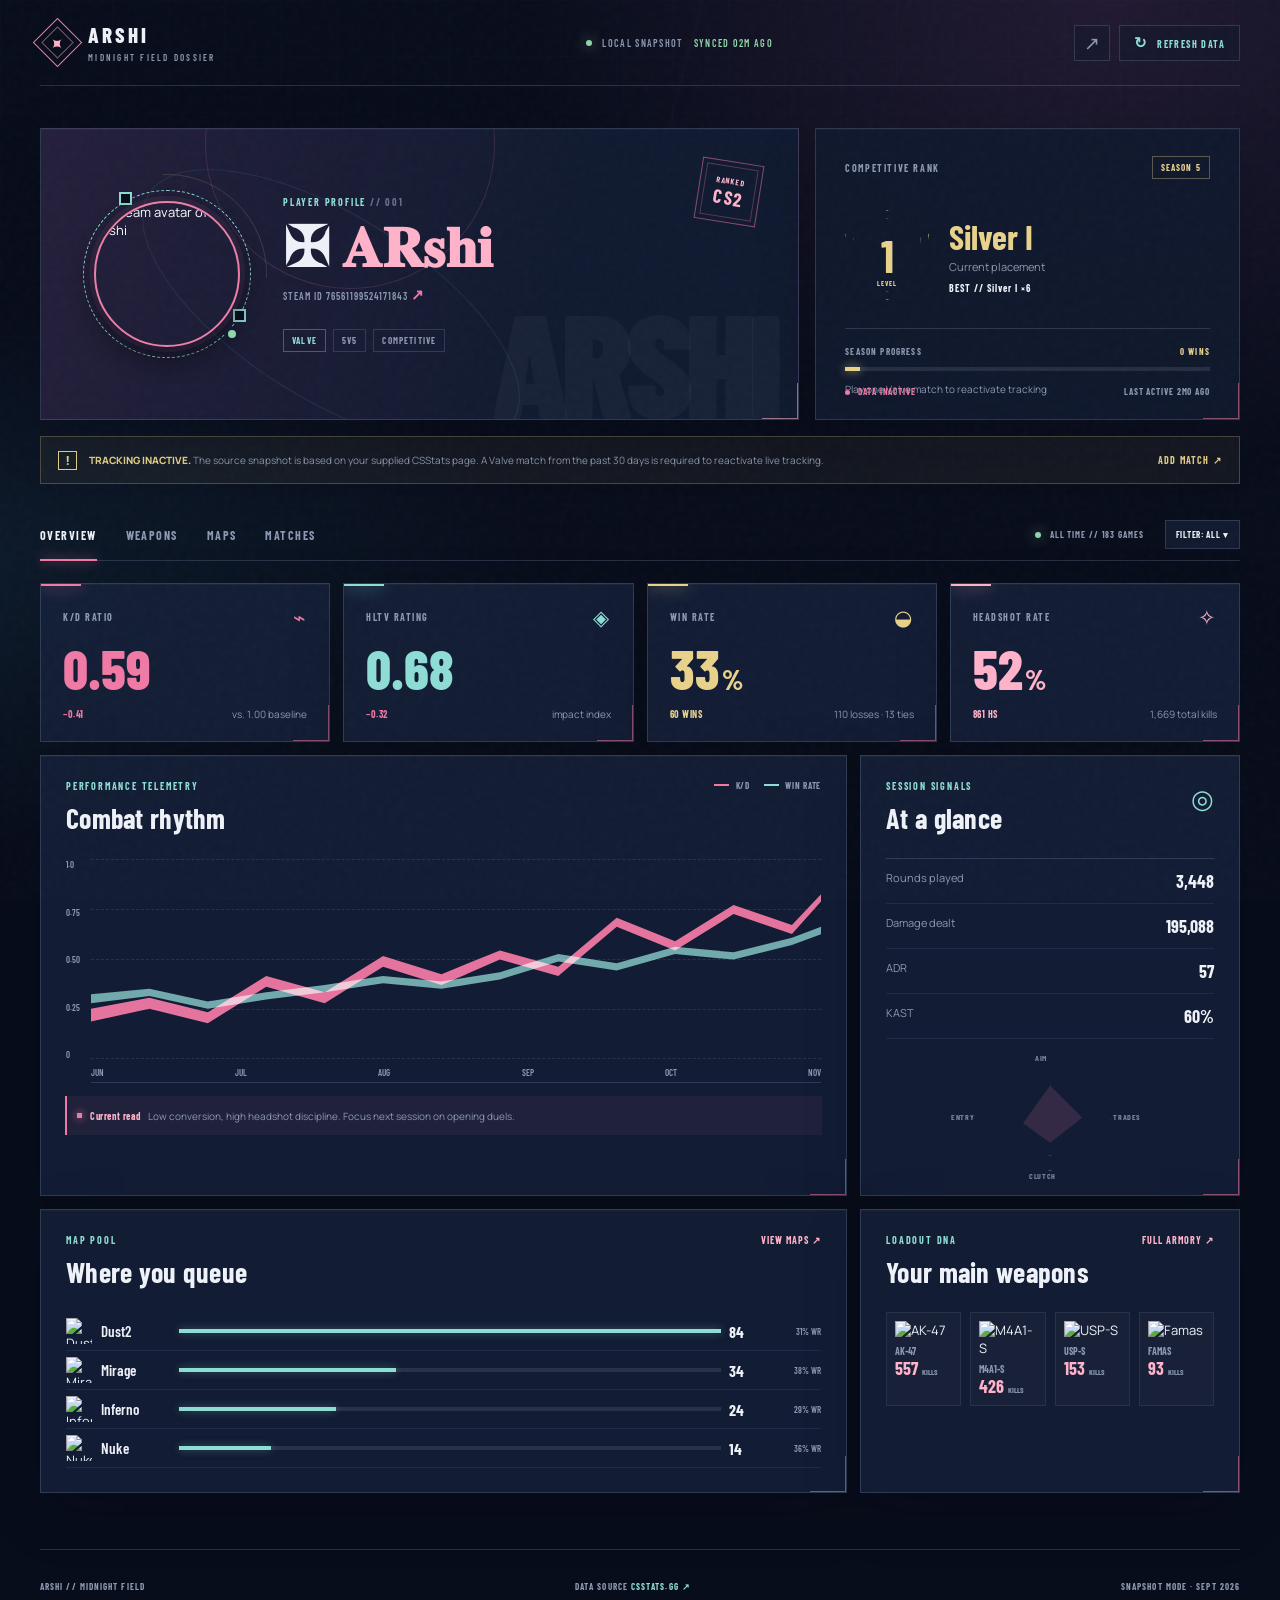
==== index.html @ 18453ca0 "Update 01 Initial Stage Nothing to say more" ====
<!doctype html>
<html lang="en">
  <head>
    <meta charset="UTF-8" />
    <meta name="viewport" content="width=device-width, initial-scale=1.0" />
    <meta name="description" content="Arshi's midnight anime-inspired CS2 performance dossier: combat rhythm, weapon signature, map territory, and match archive." />
    <meta name="theme-color" content="#080d1b" />
    <title>ARSHI // MIDNIGHT FIELD DOSSIER</title>
    <link rel="preconnect" href="https://fonts.googleapis.com" />
    <link rel="preconnect" href="https://fonts.gstatic.com" crossorigin />
    <link href="https://fonts.googleapis.com/css2?family=Barlow+Condensed:wght@400;500;600;700;800;900&family=Manrope:wght@400;500;600;700;800&display=swap" rel="stylesheet" />
    <link rel="stylesheet" href="styles.css" />
  </head>
  <body>
    <a class="skip-link" href="#dashboard-content">Skip to dashboard content</a>
    <div class="noise" aria-hidden="true"></div>
    <div class="page-shell">
      <header class="topbar">
        <a class="brand" href="#overview" aria-label="Arshi dashboard home">
          <span class="brand-mark">✦</span>
          <span><b>ARSHI</b><small>MIDNIGHT FIELD DOSSIER</small></span>
        </a>
        <div class="topbar-status"><i></i><span>LOCAL SNAPSHOT</span><b id="last-sync">SYNCED 02M AGO</b></div>
        <div class="topbar-actions">
          <a class="icon-button" href="https://csstats.gg/player/76561199524171843" target="_blank" rel="noreferrer" aria-label="Open source stats">↗</a>
          <button class="refresh-button" id="refresh-button" type="button"><span class="refresh-icon">↻</span> REFRESH DATA</button>
        </div>
      </header>

      <main id="dashboard-content">
        <section class="hero-grid" id="overview">
          <article class="profile-card panel">
            <div class="profile-orbit orbit-one"></div>
            <div class="profile-orbit orbit-two"></div>
            <div class="portrait-wrap">
              <div class="portrait-ring"></div>
              <img src="https://avatars.steamstatic.com/a861eeff5261636d6fc23597162c57e40326b61a_full.jpg" alt="Steam avatar of Arshi" class="portrait" />
              <span class="online-dot" title="Profile loaded"></span>
            </div>
            <div class="profile-copy">
              <p class="eyebrow">PLAYER PROFILE <span>// 001</span></p>
              <h1>✠ <strong>𝐀𝐑𝐬𝐡𝐢</strong></h1>
              <a class="steam-link" href="https://steamcommunity.com/profiles/76561199524171843" target="_blank" rel="noreferrer">STEAM ID 76561199524171843 <span>↗</span></a>
              <div class="profile-tags"><span>VALVE</span><span>5V5</span><span>COMPETITIVE</span></div>
            </div>
            <div class="profile-stamp"><span>RANKED</span><b>CS2</b></div>
          </article>

          <article class="rank-card panel">
            <div class="panel-heading"><span>COMPETITIVE RANK</span><span class="season-chip">SEASON 5</span></div>
            <div class="rank-stage">
              <div class="rank-symbol"><span>1</span><small>LEVEL</small></div>
              <div class="rank-copy"><b>Silver I</b><span>Current placement</span><em>BEST // Silver I ×6</em></div>
            </div>
            <div class="rank-meter"><div class="meter-label"><span>SEASON PROGRESS</span><b>0 WINS</b></div><div class="meter-track"><i></i></div><small>Play one Valve match to reactivate tracking</small></div>
            <div class="rank-footer"><span><i class="pulse"></i> DATA INACTIVE</span><span>LAST ACTIVE 2MO AGO</span></div>
          </article>
        </section>

        <div class="notice-bar"><span class="notice-icon">!</span><p><b>TRACKING INACTIVE.</b> The source snapshot is based on your supplied CSStats page. A Valve match from the past 30 days is required to reactivate live tracking.</p><a href="https://csstats.gg/getting-the-sharecode" target="_blank" rel="noreferrer">ADD MATCH ↗</a></div>

        <section class="command-strip" aria-label="Dashboard controls">
          <nav class="tabs" id="tabs">
            <button class="tab active" type="button" data-view="overview" aria-current="page">OVERVIEW</button>
            <button class="tab" type="button" data-view="weapons">WEAPONS</button>
            <button class="tab" type="button" data-view="maps">MAPS</button>
            <button class="tab" type="button" data-view="matches">MATCHES</button>
          </nav>
          <div class="view-controls"><span class="live-dot"></span><span id="view-label">ALL TIME // 183 GAMES</span><button class="filter-button" id="filter-button" type="button">FILTER: ALL ▾</button></div>
        </section>

        <section class="view view-overview active" data-panel="overview">
          <div class="metric-grid">
            <article class="metric-card panel accent-pink"><div class="metric-top"><span>K/D RATIO</span><span class="metric-glyph">⌁</span></div><strong>0.59</strong><div class="metric-bottom"><span class="delta negative">−0.41</span><span>vs. 1.00 baseline</span></div></article>
            <article class="metric-card panel accent-cyan"><div class="metric-top"><span>HLTV RATING</span><span class="metric-glyph">◈</span></div><strong>0.68</strong><div class="metric-bottom"><span class="delta negative">−0.32</span><span>impact index</span></div></article>
            <article class="metric-card panel accent-yellow"><div class="metric-top"><span>WIN RATE</span><span class="metric-glyph">◒</span></div><strong>33<small>%</small></strong><div class="metric-bottom"><span class="delta">60 WINS</span><span>110 losses · 13 ties</span></div></article>
            <article class="metric-card panel accent-violet"><div class="metric-top"><span>HEADSHOT RATE</span><span class="metric-glyph">✧</span></div><strong>52<small>%</small></strong><div class="metric-bottom"><span class="delta">861 HS</span><span>1,669 total kills</span></div></article>
          </div>

          <div class="content-grid">
            <article class="chart-card panel">
              <div class="card-heading"><div><p class="eyebrow">PERFORMANCE TELEMETRY</p><h2>Combat rhythm</h2></div><div class="chart-legend"><span><i class="legend-pink"></i> K/D</span><span><i class="legend-cyan"></i> WIN RATE</span></div></div>
              <div class="chart-area"><div class="chart-y"><span>1.0</span><span>0.75</span><span>0.50</span><span>0.25</span><span>0</span></div><div class="chart"><div class="chart-line line-kd"></div><div class="chart-line line-win"></div><div class="chart-grid-lines"><i></i><i></i><i></i><i></i><i></i></div><div class="chart-x"><span>JUN</span><span>JUL</span><span>AUG</span><span>SEP</span><span>OCT</span><span>NOV</span></div></div></div>
              <div class="chart-callout"><span class="callout-pin"></span><b>Current read</b><span>Low conversion, high headshot discipline. Focus next session on opening duels.</span></div>
            </article>
            <article class="quick-card panel"><div class="card-heading"><div><p class="eyebrow">SESSION SIGNALS</p><h2>At a glance</h2></div><span class="radar-icon">◎</span></div><div class="signal-list"><div><span>Rounds played</span><b>3,448</b></div><div><span>Damage dealt</span><b>195,088</b></div><div><span>ADR</span><b>57</b></div><div><span>KAST</span><b>60%</b></div></div><div class="mini-radar"><span class="radar-label r1">AIM</span><span class="radar-label r2">TRADES</span><span class="radar-label r3">CLUTCH</span><span class="radar-label r4">ENTRY</span><div class="radar-shape"></div></div></article>
          </div>

          <div class="lower-grid">
            <article class="map-preview panel"><div class="card-heading"><div><p class="eyebrow">MAP POOL</p><h2>Where you queue</h2></div><button class="text-button" type="button" data-view-target="maps">VIEW MAPS ↗</button></div><div class="map-list"><div class="map-row"><img src="https://static.csstats.gg/images/maps/icons/de_dust2_v2.png" alt="Dust2"/><span>Dust2</span><div class="bar"><i style="width:100%"></i></div><b>84</b><em>31% WR</em></div><div class="map-row"><img src="https://static.csstats.gg/images/maps/icons/cs2/de_mirage.png" alt="Mirage"/><span>Mirage</span><div class="bar"><i style="width:40%"></i></div><b>34</b><em>38% WR</em></div><div class="map-row"><img src="https://static.csstats.gg/images/maps/icons/cs2/de_inferno.png" alt="Inferno"/><span>Inferno</span><div class="bar"><i style="width:29%"></i></div><b>24</b><em>29% WR</em></div><div class="map-row"><img src="https://static.csstats.gg/images/maps/icons/cs2/de_nuke.png" alt="Nuke"/><span>Nuke</span><div class="bar"><i style="width:17%"></i></div><b>14</b><em>36% WR</em></div></div></article>
            <article class="weapon-preview panel"><div class="card-heading"><div><p class="eyebrow">LOADOUT DNA</p><h2>Your main weapons</h2></div><button class="text-button" type="button" data-view-target="weapons">FULL ARMORY ↗</button></div><div class="weapon-list"><div class="weapon-tile"><img src="https://static.csstats.gg/images/weapons/ak47_light.png" alt="AK-47"/><span>AK-47</span><b>557 <small>KILLS</small></b></div><div class="weapon-tile"><img src="https://static.csstats.gg/images/weapons/m4a1_silencer_light.png" alt="M4A1-S"/><span>M4A1-S</span><b>426 <small>KILLS</small></b></div><div class="weapon-tile"><img src="https://static.csstats.gg/images/weapons/usp_silencer_light.png" alt="USP-S"/><span>USP-S</span><b>153 <small>KILLS</small></b></div><div class="weapon-tile"><img src="https://static.csstats.gg/images/weapons/famas_light.png" alt="Famas"/><span>FAMAS</span><b>93 <small>KILLS</small></b></div></div></article>
          </div>
        </section>

        <section class="view" data-panel="weapons"><article class="table-card panel"><div class="card-heading"><div><p class="eyebrow">ARMORY ANALYSIS</p><h2>Weapon signature</h2></div><span class="table-note">SORTED BY KILLS</span></div><div class="weapon-table" id="weapon-table"></div></article></section>
        <section class="view" data-panel="maps"><article class="table-card panel"><div class="card-heading"><div><p class="eyebrow">MAP ANALYSIS</p><h2>Territory report</h2></div><span class="table-note">13 MAPS TRACKED</span></div><div class="map-table" id="map-table"></div></article></section>
        <section class="view" data-panel="matches"><article class="table-card panel"><div class="card-heading"><div><p class="eyebrow">MATCH ARCHIVE</p><h2>Recent encounters</h2></div><span class="table-note">LAST 10 GAMES</span></div><div class="matches-table" id="matches-table"></div></article></section>
      </main>

      <footer class="footer"><span>ARSHI // MIDNIGHT FIELD</span><span>DATA SOURCE <a href="https://csstats.gg/player/76561199524171843" target="_blank" rel="noreferrer">CSSTATS.GG ↗</a></span><span>SNAPSHOT MODE · SEPT 2026</span></footer>
    </div>
    <div class="toast" id="toast" role="status" aria-live="polite">Snapshot refreshed</div>
    <script src="script.js"></script>
  </body>
</html>
---- styles.css ----
:root {
  --ink: #080d1b;
  --ink-soft: #0d1426;
  --panel: #111a2e;
  --panel-raised: #17223b;
  --panel-wash: rgba(22, 34, 59, .78);
  --line: rgba(161, 181, 219, .2);
  --line-soft: rgba(161, 181, 219, .1);
  --paper: #eef2f8;
  --muted: #8d99b2;
  --muted-deep: #66738d;
  --sakura: #f07aa5;
  --sakura-soft: #ffb3ca;
  --aqua: #8eddd5;
  --gold: #e8d28b;
  --success: #91d5a8;
  --display: "Barlow Condensed", sans-serif;
  --body: "Manrope", sans-serif;
  --ease: cubic-bezier(.22, .8, .22, 1);
}

* { box-sizing: border-box; }
html { scroll-behavior: smooth; }
.skip-link { position: fixed; top: 12px; left: 12px; z-index: 30; padding: 10px 13px; color: var(--ink); background: var(--sakura-soft); font: 700 11px var(--display); letter-spacing: .08em; transform: translateY(-160%); transition: transform .2s var(--ease); }
.skip-link:focus { transform: translateY(0); }
body {
  min-width: 320px;
  margin: 0;
  overflow-x: hidden;
  color: var(--paper);
  background: var(--ink);
  font-family: var(--body);
  font-size: 13px;
}
button, a { font: inherit; }
button { color: inherit; }
a { color: inherit; text-decoration: none; }
button:focus-visible, a:focus-visible { outline: 2px solid var(--sakura-soft); outline-offset: 4px; }

body::before {
  content: "";
  position: fixed;
  z-index: -3;
  inset: 0;
  background:
    radial-gradient(ellipse at 86% 0%, rgba(86, 51, 97, .32), transparent 37%),
    radial-gradient(ellipse at -8% 64%, rgba(35, 87, 111, .2), transparent 33%),
    var(--ink);
  pointer-events: none;
}
body::after {
  content: "";
  position: fixed;
  z-index: -2;
  inset: 0;
  opacity: .42;
  background-image:
    linear-gradient(105deg, transparent 0 46%, rgba(255,255,255,.035) 46.1% 46.25%, transparent 46.4%),
    linear-gradient(165deg, transparent 0 69%, rgba(240,122,165,.035) 69.1% 69.3%, transparent 69.5%),
    linear-gradient(rgba(141,153,178,.055) 1px, transparent 1px),
    linear-gradient(90deg, rgba(141,153,178,.055) 1px, transparent 1px);
  background-size: auto, auto, 56px 56px, 56px 56px;
  mask-image: linear-gradient(to bottom, black 0, rgba(0,0,0,.65) 54%, transparent 100%);
  pointer-events: none;
}
.noise {
  position: fixed;
  z-index: 10;
  inset: 0;
  opacity: .035;
  pointer-events: none;
  background-image: url("data:image/svg+xml,%3Csvg viewBox='0 0 160 160' xmlns='http://www.w3.org/2000/svg'%3E%3Cfilter id='n'%3E%3CfeTurbulence type='fractalNoise' baseFrequency='.8' numOctaves='4' stitchTiles='stitch'/%3E%3C/filter%3E%3Crect width='100%25' height='100%25' filter='url(%23n)' opacity='.7'/%3E%3C/svg%3E");
}
.page-shell { width: min(1420px, calc(100% - 80px)); margin: 0 auto; }

.topbar {
  min-height: 86px;
  display: flex;
  align-items: center;
  justify-content: space-between;
  gap: 20px;
  border-bottom: 1px solid var(--line);
}
.brand { display: flex; align-items: center; gap: 13px; min-width: 245px; }
.brand-mark {
  position: relative;
  width: 35px;
  height: 35px;
  display: grid;
  place-items: center;
  color: var(--sakura-soft);
  border: 1px solid var(--sakura);
  font-size: 18px;
  transform: rotate(45deg);
}
.brand-mark::after { content: ""; position: absolute; inset: 5px; border: 1px solid rgba(255,179,202,.45); }
.brand-mark { text-shadow: -1px 0 var(--ink), 0 1px var(--ink); }
.brand-mark::first-letter { transform: rotate(-45deg); }
.brand b, .brand small { display: block; line-height: 1; }
.brand b { font: 800 21px var(--display); letter-spacing: .14em; }
.brand small { margin-top: 5px; color: var(--muted); font: 600 9px var(--display); letter-spacing: .25em; }
.topbar-status { display: flex; align-items: center; gap: 10px; color: var(--muted); font: 600 10px var(--display); letter-spacing: .13em; }
.topbar-status i, .live-dot { width: 6px; height: 6px; display: inline-block; border-radius: 50%; background: var(--success); box-shadow: 0 0 14px rgba(145,213,168,.75); }
.topbar-status b { color: var(--success); font-weight: 600; }
.topbar-actions { display: flex; align-items: center; gap: 9px; }
.icon-button, .refresh-button {
  height: 36px;
  border: 1px solid var(--line);
  background: rgba(17,26,46,.45);
  cursor: pointer;
  transition: border-color .25s var(--ease), background .25s var(--ease), color .25s var(--ease), transform .25s var(--ease);
}
.icon-button { width: 36px; display: grid; place-items: center; color: var(--muted); font-size: 19px; }
.refresh-button { padding: 0 14px; color: var(--aqua); font: 700 10px var(--display); letter-spacing: .14em; }
.icon-button:hover, .refresh-button:hover { border-color: var(--aqua); background: rgba(142,221,213,.08); transform: translateY(-2px); }
.icon-button:active, .refresh-button:active { transform: translateY(0) scale(.98); }
.refresh-icon { display: inline-block; margin-right: 5px; font-size: 15px; transition: transform .6s var(--ease); }
.refresh-button.is-refreshing .refresh-icon { transform: rotate(360deg); }
.refresh-button:disabled { cursor: wait; opacity: .65; }

main { padding: 42px 0 56px; }
.panel {
  position: relative;
  overflow: hidden;
  border: 1px solid var(--line);
  background: var(--panel-wash);
  box-shadow: 0 18px 55px rgba(3,8,20,.18), inset 0 1px 0 rgba(255,255,255,.035);
}
.panel::after {
  content: "";
  position: absolute;
  right: 0;
  bottom: 0;
  width: 35px;
  height: 35px;
  border-right: 1px solid rgba(240,122,165,.68);
  border-bottom: 1px solid rgba(240,122,165,.68);
  opacity: .8;
  pointer-events: none;
}
.hero-grid { display: grid; grid-template-columns: minmax(0, 1.43fr) minmax(360px, .8fr); gap: 16px; }
.profile-card {
  min-height: 290px;
  padding: 35px 42px;
  display: flex;
  align-items: center;
  gap: 32px;
  isolation: isolate;
  background:
    linear-gradient(104deg, rgba(38,31,60,.94), rgba(16,26,48,.88) 68%),
    var(--panel);
}
.profile-card::before {
  content: "ARSHI";
  position: absolute;
  right: 23px;
  bottom: -30px;
  color: rgba(255,255,255,.035);
  font: 900 148px var(--display);
  letter-spacing: -.06em;
  white-space: nowrap;
  z-index: -1;
}
.profile-card::after { border-color: rgba(255,179,202,.72); }
.profile-orbit { position: absolute; width: 290px; height: 290px; border: 1px solid rgba(240,122,165,.16); border-radius: 50%; top: -130px; left: 164px; transform: rotate(32deg); }
.orbit-two { width: 430px; height: 185px; top: 86px; left: 75px; border-color: rgba(142,221,213,.1); }
.portrait-wrap { position: relative; width: 168px; height: 168px; flex: 0 0 168px; }
.portrait-wrap::before { content: ""; position: absolute; inset: -16px; border: 1px solid rgba(232,210,139,.16); border-radius: 50%; clip-path: inset(0 0 48% 48%); }
.portrait { position: absolute; inset: 11px; width: 146px; height: 146px; object-fit: cover; border: 2px solid var(--sakura); border-radius: 50%; filter: saturate(.82) contrast(1.12); box-shadow: 0 0 0 5px rgba(240,122,165,.08), 0 12px 32px rgba(4,7,19,.5); }
.portrait-ring { position: absolute; inset: 0; border: 1px dashed var(--aqua); border-radius: 50%; animation: spin 26s linear infinite; }
.portrait-ring::before, .portrait-ring::after { content: ""; position: absolute; width: 9px; height: 9px; border: 2px solid var(--aqua); background: var(--ink); }
.portrait-ring::before { top: 1px; left: 35px; } .portrait-ring::after { right: 4px; bottom: 35px; }
.online-dot { position: absolute; right: 12px; bottom: 17px; width: 14px; height: 14px; border: 3px solid var(--panel); border-radius: 50%; background: var(--success); }
.eyebrow { margin: 0 0 12px; color: var(--aqua); font: 700 10px var(--display); letter-spacing: .18em; }
.eyebrow span { color: var(--muted-deep); }
.profile-copy { position: relative; z-index: 1; }
h1, h2 { margin: 0; font-family: var(--display); font-weight: 700; letter-spacing: .01em; }
h1 { font-size: clamp(43px, 4.4vw, 67px); line-height: .88; }
h1 strong { color: var(--sakura-soft); font-weight: 700; }
.steam-link { display: inline-block; margin-top: 15px; color: var(--muted); font: 600 10px var(--display); letter-spacing: .1em; transition: color .2s ease; }
.steam-link:hover { color: var(--aqua); } .steam-link span { color: var(--sakura); font-size: 15px; }
.profile-tags { display: flex; gap: 7px; margin-top: 25px; flex-wrap: wrap; }
.profile-tags span, .season-chip, .table-note { padding: 5px 8px; border: 1px solid var(--line); color: var(--muted); font: 700 9px var(--display); letter-spacing: .13em; }
.profile-tags span:first-child { color: var(--aqua); border-color: rgba(142,221,213,.35); }
.profile-stamp { position: absolute; right: 38px; top: 32px; width: 62px; height: 62px; display: grid; place-content: center; border: 1px solid rgba(240,122,165,.52); color: var(--sakura-soft); text-align: center; transform: rotate(9deg); }
.profile-stamp::after { content: ""; position: absolute; inset: 4px; border: 1px solid rgba(240,122,165,.3); }
.profile-stamp span, .profile-stamp b { position: relative; z-index: 1; font: 700 8px var(--display); letter-spacing: .1em; } .profile-stamp b { font-size: 19px; }

.rank-card { min-height: 290px; padding: 27px 29px 22px; background: rgba(17,26,46,.92); }
.panel-heading, .card-heading, .metric-top, .meter-label, .rank-footer { display: flex; justify-content: space-between; align-items: center; }
.panel-heading { color: var(--muted); font: 700 10px var(--display); letter-spacing: .16em; }
.season-chip { color: var(--gold); border-color: rgba(232,210,139,.35); }
.rank-stage { display: flex; align-items: center; gap: 20px; margin: 31px 0 28px; }
.rank-symbol { position: relative; width: 84px; height: 90px; display: grid; place-items: center; flex: 0 0 84px; color: var(--gold); border: 1px solid rgba(232,210,139,.58); clip-path: polygon(50% 0, 100% 27%, 87% 83%, 50% 100%, 13% 83%, 0 27%); }
.rank-symbol::after { content: ""; position: absolute; inset: 7px; border: 1px solid rgba(232,210,139,.3); clip-path: inherit; }
.rank-symbol span { position: relative; z-index: 1; font: 700 46px var(--display); line-height: .8; } .rank-symbol small { position: absolute; z-index: 1; bottom: 12px; font: 700 7px var(--display); letter-spacing: .13em; }
.rank-copy b, .rank-copy span, .rank-copy em { display: block; } .rank-copy b { color: var(--gold); font: 700 34px var(--display); } .rank-copy span { margin: 2px 0 8px; color: var(--muted); font-size: 11px; } .rank-copy em { color: var(--paper); font: 700 10px var(--display); letter-spacing: .1em; font-style: normal; }
.rank-meter { padding-top: 17px; border-top: 1px solid var(--line); } .meter-label { color: var(--muted); font: 700 9px var(--display); letter-spacing: .13em; } .meter-label b { color: var(--gold); }
.meter-track { height: 4px; margin: 10px 0 8px; background: #252e43; } .meter-track i { display: block; width: 4%; height: 100%; background: var(--gold); box-shadow: 0 0 10px rgba(232,210,139,.7); }
.rank-meter small { color: var(--muted); font-size: 10px; } .rank-footer { position: absolute; right: 29px; bottom: 22px; left: 29px; color: var(--muted); font: 700 9px var(--display); letter-spacing: .1em; } .rank-footer span:first-child { color: var(--sakura); }
.pulse { display: inline-block; width: 5px; height: 5px; margin-right: 5px; border-radius: 50%; background: var(--sakura); }

.notice-bar { min-height: 48px; margin: 16px 0 25px; padding: 0 17px; display: flex; align-items: center; gap: 12px; border: 1px solid rgba(232,210,139,.25); background: rgba(232,210,139,.055); color: var(--muted); }
.notice-icon { width: 19px; height: 19px; display: grid; place-items: center; flex: 0 0 19px; color: var(--gold); border: 1px solid var(--gold); font: 800 12px var(--display); } .notice-bar p { margin: 0; font-size: 10px; flex: 1; } .notice-bar p b { color: var(--gold); font-weight: 800; } .notice-bar a { color: var(--gold); font: 700 10px var(--display); letter-spacing: .12em; white-space: nowrap; transition: color .2s; } .notice-bar a:hover { color: var(--paper); }
.command-strip { min-height: 52px; display: flex; align-items: center; justify-content: space-between; border-bottom: 1px solid var(--line); }
.tabs { display: flex; align-self: stretch; gap: 29px; } .tab { position: relative; padding: 0; border: 0; background: none; color: var(--muted); cursor: pointer; font: 700 12px var(--display); letter-spacing: .12em; transition: color .2s ease; } .tab.active, .tab:hover { color: var(--paper); } .tab.active::after { content: ""; position: absolute; bottom: -1px; left: 0; width: 100%; height: 2px; background: var(--sakura); box-shadow: 0 0 12px rgba(240,122,165,.75); }
.view-controls { display: flex; align-items: center; gap: 9px; color: var(--muted); font: 700 9px var(--display); letter-spacing: .1em; } .filter-button { margin-left: 12px; padding: 8px 10px; border: 1px solid var(--line); background: var(--panel); color: var(--paper); cursor: pointer; font: 700 9px var(--display); letter-spacing: .08em; transition: border-color .2s ease, color .2s ease; } .filter-button:hover { border-color: var(--sakura); color: var(--sakura-soft); }
.view { display: none; padding-top: 22px; } .view.active { display: block; animation: view-in .4s var(--ease) both; }
.metric-grid { display: grid; grid-template-columns: repeat(4, 1fr); gap: 13px; } .metric-card { min-height: 151px; padding: 20px 22px; } .metric-card::before { content: ""; position: absolute; top: 0; left: 0; width: 40px; height: 2px; background: var(--accent); box-shadow: 0 0 16px var(--accent); } .accent-pink { --accent: var(--sakura); } .accent-cyan { --accent: var(--aqua); } .accent-yellow { --accent: var(--gold); } .accent-violet { --accent: var(--sakura-soft); }
.metric-top { color: var(--muted); font: 700 10px var(--display); letter-spacing: .15em; } .metric-glyph { color: var(--accent); font-size: 21px; font-weight: 400; } .metric-card > strong { display: block; margin-top: 16px; color: var(--accent); font: 800 55px/.8 var(--display); } .metric-card > strong small { margin-left: 2px; font-size: 28px; } .metric-bottom { display: flex; justify-content: space-between; align-items: baseline; margin-top: 17px; color: var(--muted); font-size: 10px; } .delta { color: var(--accent); font: 700 10px var(--display); letter-spacing: .05em; } .delta.negative { color: var(--sakura); }
.content-grid, .lower-grid { display: grid; grid-template-columns: minmax(0, 1.36fr) minmax(300px, .64fr); gap: 13px; margin-top: 13px; } .chart-card, .quick-card, .map-preview, .weapon-preview, .table-card { padding: 24px 25px; } h2 { font-size: 28px; line-height: 1; } .chart-legend { display: flex; gap: 14px; color: var(--muted); font: 700 9px var(--display); letter-spacing: .08em; } .chart-legend i { display: inline-block; width: 15px; height: 2px; margin: 0 4px 3px 0; } .legend-pink { background: var(--sakura); } .legend-cyan { background: var(--aqua); }
.chart-area { height: 224px; display: flex; gap: 11px; margin-top: 27px; } .chart-y { display: flex; flex-direction: column; justify-content: space-between; padding-bottom: 23px; color: var(--muted); font: 600 9px var(--display); } .chart { position: relative; flex: 1; overflow: hidden; border-bottom: 1px solid var(--line); } .chart-grid-lines { position: absolute; inset: 0 0 23px; display: flex; flex-direction: column; justify-content: space-between; } .chart-grid-lines i { display: block; border-top: 1px dashed rgba(141,153,178,.18); }
.chart-line { position: absolute; z-index: 1; inset: 11px 0 30px; clip-path: polygon(0 76%, 8% 70%, 16% 78%, 24% 58%, 32% 67%, 40% 47%, 48% 57%, 56% 44%, 64% 53%, 72% 26%, 80% 39%, 88% 19%, 96% 30%, 100% 13%, 100% 17%, 96% 35%, 88% 24%, 80% 44%, 72% 31%, 64% 58%, 56% 49%, 48% 63%, 40% 53%, 32% 73%, 24% 64%, 16% 84%, 8% 76%, 0 83%); } .line-kd { background: var(--sakura); opacity: .95; } .line-win { clip-path: polygon(0 68%, 8% 65%, 16% 72%, 24% 67%, 32% 63%, 40% 58%, 48% 61%, 56% 56%, 64% 46%, 72% 51%, 80% 42%, 88% 45%, 96% 37%, 100% 31%, 100% 35%, 96% 41%, 88% 49%, 80% 46%, 72% 55%, 64% 50%, 56% 60%, 48% 65%, 40% 62%, 32% 67%, 24% 71%, 16% 76%, 8% 69%, 0 73%); background: var(--aqua); opacity: .72; mix-blend-mode: screen; } .chart-x { position: absolute; right: 0; bottom: 4px; left: 0; display: flex; justify-content: space-between; color: var(--muted); font: 600 9px var(--display); }
.chart-callout { display: flex; align-items: center; gap: 8px; min-height: 39px; margin: 13px -1px -1px; padding: 0 10px; border-left: 2px solid var(--sakura); background: rgba(240,122,165,.06); color: var(--muted); font-size: 10px; } .chart-callout b { color: var(--sakura-soft); font: 700 10px var(--display); letter-spacing: .06em; white-space: nowrap; } .callout-pin { width: 5px; height: 5px; background: var(--sakura); box-shadow: 0 0 8px var(--sakura); }
.quick-card { min-height: 375px; } .radar-icon { color: var(--aqua); font-size: 26px; } .signal-list { margin-top: 26px; border-top: 1px solid var(--line); } .signal-list div { display: flex; justify-content: space-between; padding: 11px 0; border-bottom: 1px solid var(--line-soft); color: var(--muted); font-size: 11px; } .signal-list b { color: var(--paper); font: 700 18px var(--display); }
.mini-radar { position: relative; width: 178px; height: 104px; margin: 28px auto 0; opacity: .85; } .mini-radar::before, .mini-radar::after { content: ""; position: absolute; inset: 0; border: 1px solid rgba(142,221,213,.35); clip-path: polygon(50% 0, 100% 50%, 50% 100%, 0 50%); } .mini-radar::after { inset: 15px 28px; border-color: rgba(142,221,213,.2); } .radar-shape { position: absolute; top: 18px; right: 37px; bottom: 17px; left: 37px; background: rgba(240,122,165,.18); border: 1px solid var(--sakura); clip-path: polygon(50% 0, 81% 47%, 50% 83%, 24% 55%); } .radar-label { position: absolute; color: var(--muted); font: 700 8px var(--display); letter-spacing: .08em; } .r1 { top: -14px; left: 74px; } .r2 { top: 45px; right: -2px; } .r3 { bottom: -10px; left: 68px; } .r4 { top: 45px; left: -10px; }
.card-heading { align-items: flex-start; } .text-button { padding: 0; border: 0; background: none; color: var(--sakura-soft); cursor: pointer; font: 700 10px var(--display); letter-spacing: .1em; transition: color .2s; } .text-button:hover { color: var(--aqua); }
.map-list, .weapon-list { margin-top: 26px; } .map-row { display: grid; grid-template-columns: 27px 70px minmax(50px, 1fr) 28px 56px; align-items: center; gap: 8px; min-height: 39px; border-bottom: 1px solid var(--line-soft); } .map-row img { width: 26px; height: 26px; object-fit: contain; } .map-row span { color: var(--paper); font: 600 15px var(--display); } .map-row b { font: 700 16px var(--display); } .map-row em { color: var(--muted); font: 600 9px var(--display); font-style: normal; text-align: right; } .bar { height: 4px; background: #28334a; } .bar i { display: block; height: 100%; background: var(--aqua); box-shadow: 0 0 9px rgba(142,221,213,.35); }
.weapon-list { display: grid; grid-template-columns: repeat(4, 1fr); gap: 9px; } .weapon-tile { min-width: 0; padding: 8px; border: 1px solid var(--line-soft); background: rgba(255,255,255,.025); transition: border-color .25s var(--ease), transform .25s var(--ease), background .25s var(--ease); } .weapon-tile:hover { border-color: rgba(240,122,165,.5); background: rgba(240,122,165,.06); transform: translateY(-3px); } .weapon-tile img { width: 100%; height: 40px; object-fit: contain; } .weapon-tile span, .weapon-tile b { display: block; } .weapon-tile span { margin-top: 6px; color: var(--muted); font: 700 10px var(--display); } .weapon-tile b { color: var(--sakura-soft); font: 700 18px var(--display); } .weapon-tile small { color: var(--muted); font-size: 8px; }
.table-card { min-height: 400px; } .table-note { color: var(--muted); } .weapon-table, .map-table, .matches-table { margin-top: 25px; } .data-row { display: grid; align-items: center; min-height: 52px; border-bottom: 1px solid var(--line-soft); color: var(--muted); font-size: 11px; } .data-row.header { min-height: 31px; color: var(--aqua); font: 700 9px var(--display); letter-spacing: .12em; border-top: 1px solid var(--line); } .weapon-data { grid-template-columns: 45px 1.5fr repeat(5, 1fr); gap: 10px; } .map-data { grid-template-columns: 2fr repeat(6, 1fr); gap: 10px; } .match-data { grid-template-columns: 1.1fr 1fr 1fr repeat(4, .65fr); gap: 10px; } .data-row > b { color: var(--paper); font: 700 17px var(--display); } .data-row strong { color: var(--paper); font: 700 14px var(--display); } .data-row em { color: var(--sakura-soft); font-style: normal; } .data-row img { width: 41px; height: 30px; object-fit: contain; } .match-data .result { width: 35px; padding: 4px 0; color: var(--success); border: 1px solid rgba(145,213,168,.3); text-align: center; font: 700 9px var(--display); } .match-data.loss .result { color: var(--sakura); border-color: rgba(240,122,165,.3); }
.footer { min-height: 74px; display: flex; align-items: center; justify-content: space-between; border-top: 1px solid var(--line); color: var(--muted); font: 700 9px var(--display); letter-spacing: .12em; } .footer a { color: var(--aqua); transition: color .2s; } .footer a:hover { color: var(--paper); }
.toast { position: fixed; right: 24px; bottom: 24px; z-index: 20; padding: 12px 16px; border: 1px solid var(--aqua); background: var(--panel); color: var(--aqua); font: 700 10px var(--display); letter-spacing: .1em; transform: translateY(80px); opacity: 0; transition: .35s var(--ease); } .toast.show { transform: translateY(0); opacity: 1; }
@keyframes spin { to { transform: rotate(360deg); } } @keyframes view-in { from { opacity: 0; transform: translateY(8px); } to { opacity: 1; transform: translateY(0); } }
@media (max-width: 1050px) { .page-shell { width: min(100% - 40px, 900px); } .hero-grid { grid-template-columns: 1fr; } .rank-card { min-height: 240px; } .metric-grid { grid-template-columns: repeat(2, 1fr); } .content-grid, .lower-grid { grid-template-columns: 1fr; } .quick-card { min-height: 0; } .mini-radar { margin-top: 22px; } }
@media (max-width: 650px) { .page-shell { width: calc(100% - 24px); } .topbar { min-height: 72px; } .topbar-status { display: none; } .brand { min-width: 0; } .brand b { font-size: 17px; } .brand small { font-size: 8px; } .refresh-button { padding: 0 8px; font-size: 9px; } main { padding-top: 22px; } .profile-card { min-height: 304px; padding: 28px 22px; align-items: flex-start; gap: 17px; flex-direction: column; } .portrait-wrap { width: 106px; height: 106px; flex-basis: 106px; } .portrait { inset: 7px; width: 92px; height: 92px; } .profile-stamp { right: 20px; top: 23px; } h1 { font-size: 45px; } .notice-bar { align-items: flex-start; padding: 12px; } .notice-bar a { margin-top: 3px; } .command-strip { overflow-x: auto; gap: 20px; } .tabs { gap: 21px; min-width: max-content; } .view-controls { min-width: max-content; } .metric-grid { gap: 8px; } .metric-card { padding: 15px 13px; min-height: 134px; } .metric-card > strong { font-size: 43px; } .metric-bottom { display: block; line-height: 1.6; } .chart-card, .quick-card, .map-preview, .weapon-preview, .table-card { padding: 19px 15px; } .chart-legend { gap: 5px; font-size: 8px; } .chart-callout { align-items: flex-start; flex-wrap: wrap; padding: 8px; } .weapon-list { gap: 5px; } .weapon-tile { padding: 5px; } .weapon-tile b { font-size: 16px; } .map-row { grid-template-columns: 27px 62px minmax(30px, 1fr) 24px; } .map-row em { display: none; } .data-row { min-width: 650px; font-size: 9px; } .table-card { overflow-x: auto; } .card-heading { min-width: 580px; } .footer { gap: 10px; align-items: flex-start; flex-direction: column; padding: 18px 0; } }
@media (prefers-reduced-motion: reduce) { *, *::before, *::after { scroll-behavior: auto !important; animation-duration: .01ms !important; transition-duration: .01ms !important; } }
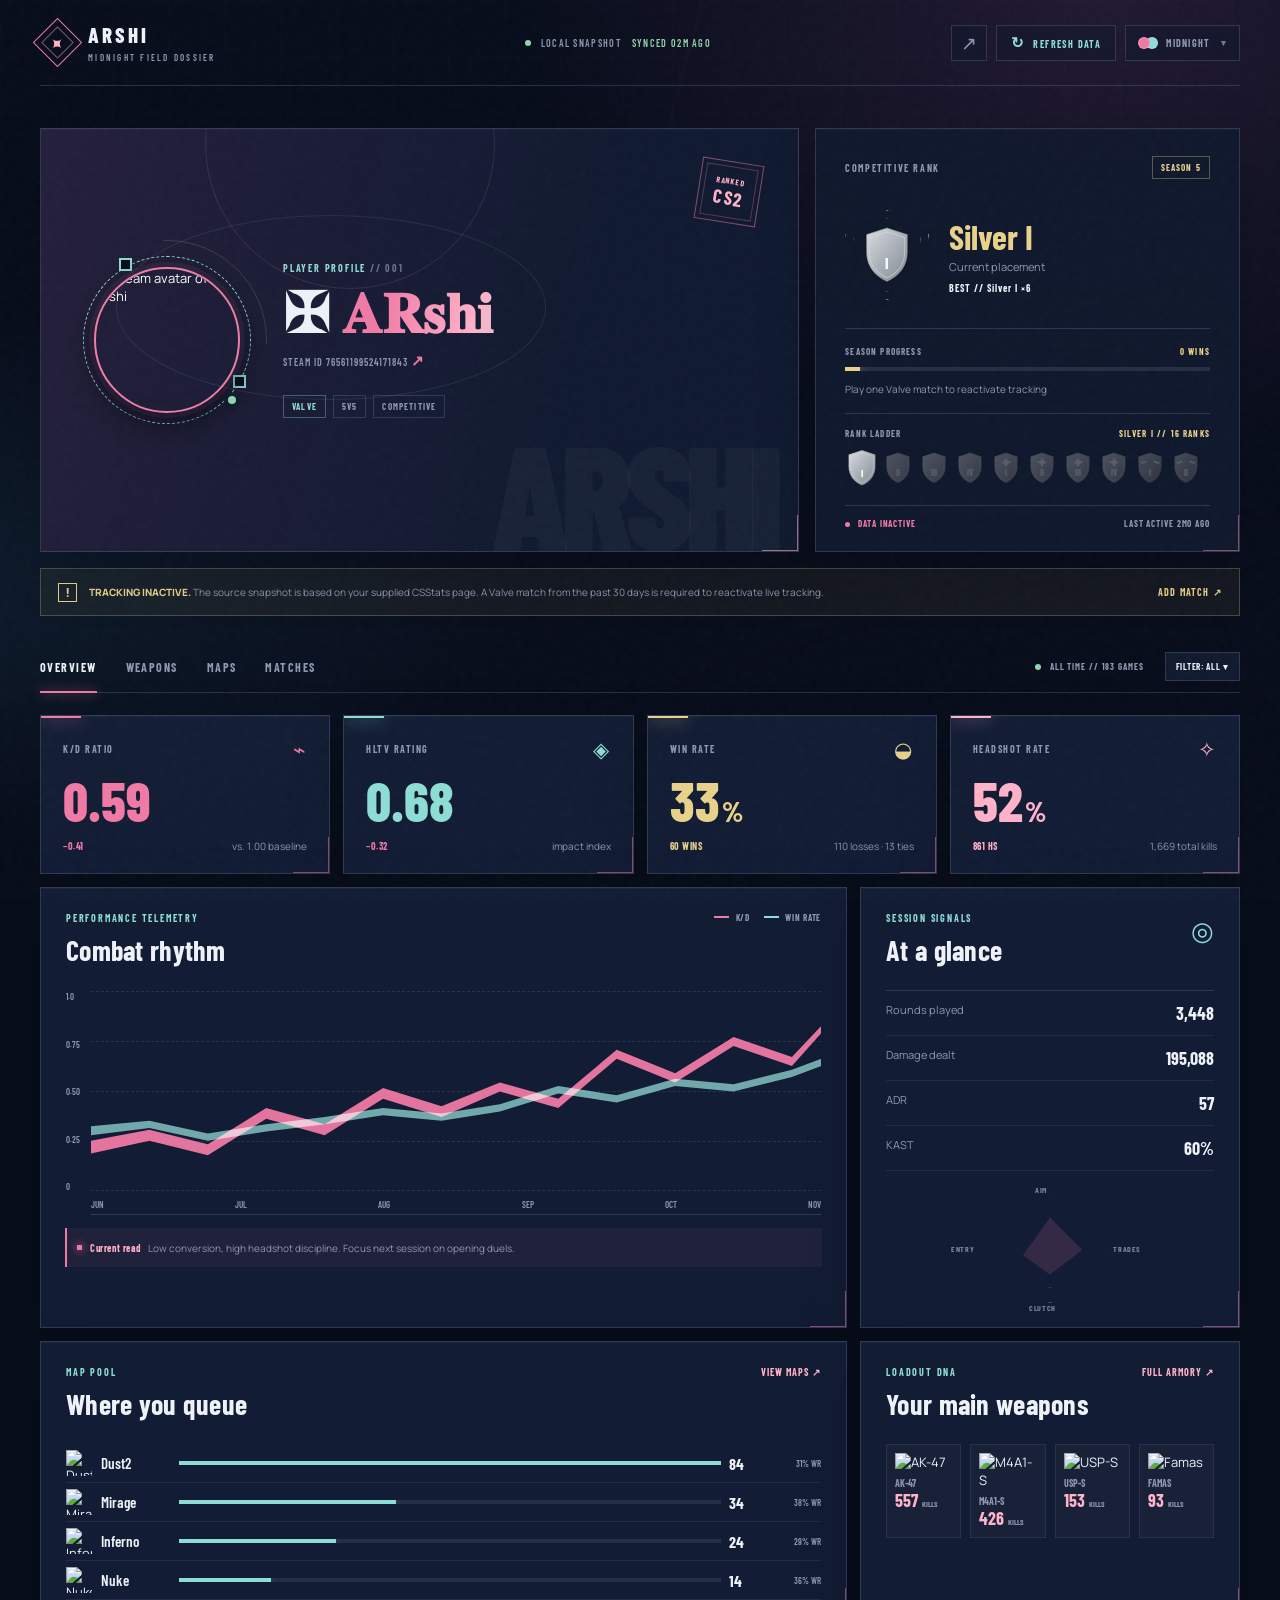
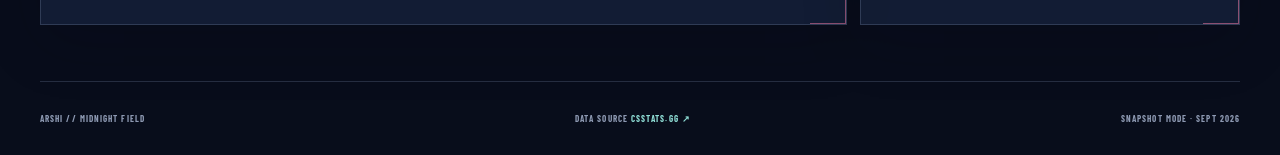
==== commit 94f0bafc: "Update 02 Adding Animations and fixing some typos Adding Some new color Themes" ====
--- a/index.html
+++ b/index.html
@@ -6,6 +6,16 @@
     <meta name="description" content="Arshi's midnight anime-inspired CS2 performance dossier: combat rhythm, weapon signature, map territory, and match archive." />
     <meta name="theme-color" content="#080d1b" />
     <title>ARSHI // MIDNIGHT FIELD DOSSIER</title>
+    <script>
+      (function () {
+        try {
+          var t = localStorage.getItem('arshi-theme') || 'midnight';
+          var m = { midnight: '#080d1b', daybreak: '#f4efe6', synthwave: '#0d0416', forest: '#0a130d', terminal: '#0b0a07' }[t];
+          document.documentElement.setAttribute('data-theme', t);
+          if (m) document.querySelector('meta[name="theme-color"]').setAttribute('content', m);
+        } catch (e) {}
+      })();
+    </script>
     <link rel="preconnect" href="https://fonts.googleapis.com" />
     <link rel="preconnect" href="https://fonts.gstatic.com" crossorigin />
     <link href="https://fonts.googleapis.com/css2?family=Barlow+Condensed:wght@400;500;600;700;800;900&family=Manrope:wght@400;500;600;700;800&display=swap" rel="stylesheet" />
@@ -14,6 +24,21 @@
   <body>
     <a class="skip-link" href="#dashboard-content">Skip to dashboard content</a>
     <div class="noise" aria-hidden="true"></div>
+    <div class="skeleton" id="skeleton" aria-hidden="true">
+      <div class="sk-shell">
+        <div class="sk-topbar">
+          <div class="sk-brand"><span class="sk-diamond"></span><span class="sk-pill"></span></div>
+          <span class="sk-pill sk-pill-wide"></span>
+          <div class="sk-actions"><span class="sk-dot"></span><span class="sk-dot"></span></div>
+        </div>
+        <div class="sk-grid sk-hero"><div class="sk-card tall"></div><div class="sk-card tall"></div></div>
+        <div class="sk-notice"></div>
+        <div class="sk-strip"></div>
+        <div class="sk-grid sk-metrics"><div class="sk-card short"></div><div class="sk-card short"></div><div class="sk-card short"></div><div class="sk-card short"></div></div>
+        <div class="sk-grid sk-duo"><div class="sk-card"></div><div class="sk-card"></div></div>
+        <div class="sk-grid sk-duo"><div class="sk-card"></div><div class="sk-card"></div></div>
+      </div>
+    </div>
     <div class="page-shell">
       <header class="topbar">
         <a class="brand" href="#overview" aria-label="Arshi dashboard home">
@@ -24,6 +49,21 @@
         <div class="topbar-actions">
           <a class="icon-button" href="https://csstats.gg/player/76561199524171843" target="_blank" rel="noreferrer" aria-label="Open source stats">↗</a>
           <button class="refresh-button" id="refresh-button" type="button"><span class="refresh-icon">↻</span> REFRESH DATA</button>
+          <div class="theme-switch">
+            <button class="theme-toggle" id="theme-toggle" type="button" aria-haspopup="true" aria-expanded="false" aria-label="Switch color theme">
+              <span class="theme-swatch" aria-hidden="true"><i class="a"></i><i class="b"></i></span>
+              <span class="theme-toggle-label" id="theme-toggle-label">MIDNIGHT</span>
+              <span class="theme-caret" aria-hidden="true">▾</span>
+            </button>
+            <div class="theme-menu" id="theme-menu" role="menu" aria-label="Color themes">
+              <p class="theme-menu-title">COLOR THEME</p>
+              <button type="button" role="menuitem" data-theme="midnight"><i class="theme-dots" style="--a:#f07aa5;--b:#8eddd5"></i><span><b>MIDNIGHT</b><small>NEON SAKURA</small></span><em class="check">✓</em></button>
+              <button type="button" role="menuitem" data-theme="daybreak"><i class="theme-dots" style="--a:#d64545;--b:#0e7a72"></i><span><b>DAYBREAK</b><small>WARM PAPER</small></span><em class="check">✓</em></button>
+              <button type="button" role="menuitem" data-theme="synthwave"><i class="theme-dots" style="--a:#ff3ecf;--b:#21e6ff"></i><span><b>SYNTHWAVE</b><small>RETRO NEON</small></span><em class="check">✓</em></button>
+              <button type="button" role="menuitem" data-theme="forest"><i class="theme-dots" style="--a:#e8914f;--b:#7fd8a4"></i><span><b>FOREST</b><small>DEEP MOSS</small></span><em class="check">✓</em></button>
+              <button type="button" role="menuitem" data-theme="terminal"><i class="theme-dots" style="--a:#ffb64d;--b:#cfe3a8"></i><span><b>TERMINAL</b><small>PHOSPHOR CRT</small></span><em class="check">✓</em></button>
+            </div>
+          </div>
         </div>
       </header>
 
@@ -49,10 +89,14 @@
           <article class="rank-card panel">
             <div class="panel-heading"><span>COMPETITIVE RANK</span><span class="season-chip">SEASON 5</span></div>
             <div class="rank-stage">
-              <div class="rank-symbol"><span>1</span><small>LEVEL</small></div>
+              <div class="rank-symbol" id="rank-symbol-icon"></div>
               <div class="rank-copy"><b>Silver I</b><span>Current placement</span><em>BEST // Silver I ×6</em></div>
             </div>
             <div class="rank-meter"><div class="meter-label"><span>SEASON PROGRESS</span><b>0 WINS</b></div><div class="meter-track"><i></i></div><small>Play one Valve match to reactivate tracking</small></div>
+            <div class="rank-ladder">
+              <div class="ladder-label"><span>RANK LADDER</span><b>SILVER I // 16 RANKS</b></div>
+              <div class="ladder-row" id="rank-ladder"></div>
+            </div>
             <div class="rank-footer"><span><i class="pulse"></i> DATA INACTIVE</span><span>LAST ACTIVE 2MO AGO</span></div>
           </article>
         </section>
--- a/styles.css
+++ b/styles.css
@@ -1,3 +1,12 @@
+/* ============================================================
+   ARSHI // MIDNIGHT FIELD DOSSIER — styles
+   Theming: every color is a CSS custom property. The default
+   (midnight) lives on :root; the other four themes override via
+   html[data-theme="..."]. Animations are triggered by
+   .in-view (IntersectionObserver), body.is-loaded (skeleton
+   handoff) and :hover micro-interactions.
+   ============================================================ */
+
 :root {
   --ink: #080d1b;
   --ink-soft: #0d1426;
@@ -14,11 +23,165 @@
   --aqua: #8eddd5;
   --gold: #e8d28b;
   --success: #91d5a8;
+  --track: #252e43;
+  --btn-bg: rgba(17, 26, 46, .45);
+  --tile-bg: rgba(255, 255, 255, .025);
+  --watermark: rgba(255, 255, 255, .035);
+  --rank-bg: rgba(17, 26, 46, .92);
+  --callout-bg: rgba(240, 122, 165, .06);
+  --glow-a: rgba(86, 51, 97, .32);
+  --glow-b: rgba(35, 87, 111, .2);
+  --grid-line: rgba(141, 153, 178, .055);
+  --grid-accent: rgba(255, 255, 255, .035);
+  --grid-accent-b: rgba(240, 122, 165, .035);
+  --profile-grad-a: rgba(38, 31, 60, .94);
+  --profile-grad-b: rgba(16, 26, 48, .88);
+  --shadow: rgba(3, 8, 20, .18);
+  --shadow-strong: rgba(3, 8, 20, .32);
   --display: "Barlow Condensed", sans-serif;
   --body: "Manrope", sans-serif;
   --ease: cubic-bezier(.22, .8, .22, 1);
 }
 
+/* ---- THEME: DAYBREAK (warm paper / light) ------------------- */
+html[data-theme="daybreak"] {
+  --ink: #f4efe6;
+  --ink-soft: #ece4d4;
+  --panel: #ffffff;
+  --panel-raised: #fffdf7;
+  --panel-wash: rgba(255, 255, 255, .78);
+  --line: rgba(30, 42, 71, .16);
+  --line-soft: rgba(30, 42, 71, .08);
+  --paper: #232a3a;
+  --muted: #67718a;
+  --muted-deep: #97a0b2;
+  --sakura: #d64545;
+  --sakura-soft: #e0775c;
+  --aqua: #0e7a72;
+  --gold: #b0782e;
+  --success: #3f8f5e;
+  --track: #e2dbc9;
+  --btn-bg: rgba(255, 255, 255, .7);
+  --tile-bg: rgba(35, 42, 58, .035);
+  --watermark: rgba(35, 42, 58, .05);
+  --rank-bg: rgba(255, 253, 247, .9);
+  --callout-bg: rgba(214, 69, 69, .07);
+  --glow-a: rgba(214, 69, 69, .1);
+  --glow-b: rgba(14, 122, 114, .09);
+  --grid-line: rgba(35, 42, 58, .07);
+  --grid-accent: rgba(35, 42, 58, .03);
+  --grid-accent-b: rgba(214, 69, 69, .05);
+  --profile-grad-a: rgba(255, 253, 247, .96);
+  --profile-grad-b: rgba(244, 239, 230, .92);
+  --shadow: rgba(84, 72, 48, .14);
+  --shadow-strong: rgba(84, 72, 48, .24);
+}
+
+/* ---- THEME: SYNTHWAVE (retro neon on deep violet) ------------ */
+html[data-theme="synthwave"] {
+  --ink: #0d0416;
+  --ink-soft: #150826;
+  --panel: #1d0c33;
+  --panel-raised: #291243;
+  --panel-wash: rgba(31, 13, 55, .8);
+  --line: rgba(255, 110, 199, .24);
+  --line-soft: rgba(255, 110, 199, .12);
+  --paper: #f9eefd;
+  --muted: #a68ac4;
+  --muted-deep: #6e5490;
+  --sakura: #ff3ecf;
+  --sakura-soft: #ff9df0;
+  --aqua: #21e6ff;
+  --gold: #ffe14d;
+  --success: #55ffa0;
+  --track: #2c1450;
+  --btn-bg: rgba(29, 12, 51, .5);
+  --tile-bg: rgba(255, 255, 255, .03);
+  --watermark: rgba(255, 255, 255, .045);
+  --rank-bg: rgba(29, 12, 51, .94);
+  --callout-bg: rgba(255, 62, 207, .09);
+  --glow-a: rgba(255, 62, 207, .3);
+  --glow-b: rgba(33, 230, 255, .2);
+  --grid-line: rgba(255, 110, 199, .07);
+  --grid-accent: rgba(255, 255, 255, .03);
+  --grid-accent-b: rgba(33, 230, 255, .05);
+  --profile-grad-a: rgba(52, 18, 92, .94);
+  --profile-grad-b: rgba(24, 9, 44, .9);
+  --shadow: rgba(0, 0, 0, .4);
+  --shadow-strong: rgba(0, 0, 0, .55);
+}
+
+/* ---- THEME: FOREST (deep moss / organic) --------------------- */
+html[data-theme="forest"] {
+  --ink: #0a130d;
+  --ink-soft: #0f1e15;
+  --panel: #13271a;
+  --panel-raised: #1a3524;
+  --panel-wash: rgba(21, 44, 29, .82);
+  --line: rgba(168, 214, 178, .2);
+  --line-soft: rgba(168, 214, 178, .1);
+  --paper: #eef6ec;
+  --muted: #96ab94;
+  --muted-deep: #6c806b;
+  --sakura: #e8914f;
+  --sakura-soft: #ffcf9e;
+  --aqua: #7fd8a4;
+  --gold: #d9c47a;
+  --success: #9be3a8;
+  --track: #1e3a28;
+  --btn-bg: rgba(19, 39, 26, .5);
+  --tile-bg: rgba(255, 255, 255, .03);
+  --watermark: rgba(255, 255, 255, .04);
+  --rank-bg: rgba(19, 39, 26, .94);
+  --callout-bg: rgba(232, 145, 79, .08);
+  --glow-a: rgba(127, 216, 164, .18);
+  --glow-b: rgba(232, 145, 79, .14);
+  --grid-line: rgba(168, 214, 178, .05);
+  --grid-accent: rgba(255, 255, 255, .03);
+  --grid-accent-b: rgba(232, 145, 79, .04);
+  --profile-grad-a: rgba(28, 58, 39, .94);
+  --profile-grad-b: rgba(13, 28, 19, .9);
+  --shadow: rgba(0, 0, 0, .35);
+  --shadow-strong: rgba(0, 0, 0, .5);
+}
+
+/* ---- THEME: TERMINAL (phosphor amber CRT / mono) ------------- */
+html[data-theme="terminal"] {
+  --ink: #0b0a07;
+  --ink-soft: #141209;
+  --panel: #17150c;
+  --panel-raised: #201d10;
+  --panel-wash: rgba(23, 21, 12, .86);
+  --line: rgba(255, 191, 87, .22);
+  --line-soft: rgba(255, 191, 87, .1);
+  --paper: #f6e8c3;
+  --muted: #a3956c;
+  --muted-deep: #6f644a;
+  --sakura: #ffb64d;
+  --sakura-soft: #ffd68a;
+  --aqua: #cfe3a8;
+  --gold: #ffb64d;
+  --success: #9be28f;
+  --track: #26210f;
+  --btn-bg: rgba(23, 21, 12, .55);
+  --tile-bg: rgba(255, 255, 255, .025);
+  --watermark: rgba(255, 255, 255, .04);
+  --rank-bg: rgba(23, 21, 12, .94);
+  --callout-bg: rgba(255, 182, 77, .07);
+  --glow-a: rgba(255, 182, 77, .14);
+  --glow-b: rgba(207, 227, 168, .1);
+  --grid-line: rgba(255, 191, 87, .05);
+  --grid-accent: rgba(255, 191, 87, .05);
+  --grid-accent-b: rgba(255, 182, 77, .04);
+  --profile-grad-a: rgba(38, 33, 14, .94);
+  --profile-grad-b: rgba(18, 16, 9, .92);
+  --shadow: rgba(0, 0, 0, .4);
+  --shadow-strong: rgba(0, 0, 0, .55);
+  --display: "Courier New", ui-monospace, SFMono-Regular, Menlo, monospace;
+  --body: "Courier New", ui-monospace, SFMono-Regular, Menlo, monospace;
+}
+
+/* ============================================================ */
 * { box-sizing: border-box; }
 html { scroll-behavior: smooth; }
 .skip-link { position: fixed; top: 12px; left: 12px; z-index: 30; padding: 10px 13px; color: var(--ink); background: var(--sakura-soft); font: 700 11px var(--display); letter-spacing: .08em; transform: translateY(-160%); transition: transform .2s var(--ease); }
@@ -31,22 +194,27 @@
   background: var(--ink);
   font-family: var(--body);
   font-size: 13px;
+  transition: background .45s var(--ease), color .45s var(--ease);
 }
 button, a { font: inherit; }
 button { color: inherit; }
 a { color: inherit; text-decoration: none; }
 button:focus-visible, a:focus-visible { outline: 2px solid var(--sakura-soft); outline-offset: 4px; }
 
+/* ambient background: drifting glow wash + grid ------------------ */
 body::before {
   content: "";
   position: fixed;
   z-index: -3;
   inset: 0;
   background:
-    radial-gradient(ellipse at 86% 0%, rgba(86, 51, 97, .32), transparent 37%),
-    radial-gradient(ellipse at -8% 64%, rgba(35, 87, 111, .2), transparent 33%),
+    radial-gradient(ellipse at 86% 0%, var(--glow-a), transparent 37%),
+    radial-gradient(ellipse at -8% 64%, var(--glow-b), transparent 33%),
     var(--ink);
+  background-position: 0% 0%, 0% 0%, 0 0;
+  animation: bg-drift 34s ease-in-out infinite alternate;
   pointer-events: none;
+  transition: background .45s var(--ease);
 }
 body::after {
   content: "";
@@ -55,13 +223,24 @@
   inset: 0;
   opacity: .42;
   background-image:
-    linear-gradient(105deg, transparent 0 46%, rgba(255,255,255,.035) 46.1% 46.25%, transparent 46.4%),
-    linear-gradient(165deg, transparent 0 69%, rgba(240,122,165,.035) 69.1% 69.3%, transparent 69.5%),
-    linear-gradient(rgba(141,153,178,.055) 1px, transparent 1px),
-    linear-gradient(90deg, rgba(141,153,178,.055) 1px, transparent 1px);
+    linear-gradient(105deg, transparent 0 46%, var(--grid-accent) 46.1% 46.25%, transparent 46.4%),
+    linear-gradient(165deg, transparent 0 69%, var(--grid-accent-b) 69.1% 69.3%, transparent 69.5%),
+    linear-gradient(var(--grid-line) 1px, transparent 1px),
+    linear-gradient(90deg, var(--grid-line) 1px, transparent 1px);
   background-size: auto, auto, 56px 56px, 56px 56px;
   mask-image: linear-gradient(to bottom, black 0, rgba(0,0,0,.65) 54%, transparent 100%);
   pointer-events: none;
+}
+/* CRT scanlines for the terminal theme */
+html[data-theme="terminal"] body::after {
+  background-image:
+    repeating-linear-gradient(0deg, rgba(0, 0, 0, .3) 0 1px, transparent 1px 3px),
+    linear-gradient(105deg, transparent 0 46%, var(--grid-accent) 46.1% 46.25%, transparent 46.4%),
+    linear-gradient(165deg, transparent 0 69%, var(--grid-accent-b) 69.1% 69.3%, transparent 69.5%),
+    linear-gradient(var(--grid-line) 1px, transparent 1px),
+    linear-gradient(90deg, var(--grid-line) 1px, transparent 1px);
+  background-size: auto, auto, auto, 56px 56px, 56px 56px;
+  opacity: .5;
 }
 .noise {
   position: fixed;
@@ -70,10 +249,16 @@
   opacity: .035;
   pointer-events: none;
   background-image: url("data:image/svg+xml,%3Csvg viewBox='0 0 160 160' xmlns='http://www.w3.org/2000/svg'%3E%3Cfilter id='n'%3E%3CfeTurbulence type='fractalNoise' baseFrequency='.8' numOctaves='4' stitchTiles='stitch'/%3E%3C/filter%3E%3Crect width='100%25' height='100%25' filter='url(%23n)' opacity='.7'/%3E%3C/svg%3E");
+  animation: noise-flicker 7s steps(3) infinite;
 }
 .page-shell { width: min(1420px, calc(100% - 80px)); margin: 0 auto; }
 
+/* ============================================================
+   TOP BAR — slides in once the skeleton hands off
+   ============================================================ */
 .topbar {
+  position: relative;
+  z-index: 20;
   min-height: 86px;
   display: flex;
   align-items: center;
@@ -81,6 +266,7 @@
   gap: 20px;
   border-bottom: 1px solid var(--line);
 }
+body.is-loaded .topbar { animation: topbar-in .55s var(--ease) both; }
 .brand { display: flex; align-items: center; gap: 13px; min-width: 245px; }
 .brand-mark {
   position: relative;
@@ -92,40 +278,113 @@
   border: 1px solid var(--sakura);
   font-size: 18px;
   transform: rotate(45deg);
-}
-.brand-mark::after { content: ""; position: absolute; inset: 5px; border: 1px solid rgba(255,179,202,.45); }
+  animation: brand-glow 4s ease-in-out infinite;
+}
+.brand-mark::after { content: ""; position: absolute; inset: 5px; border: 1px solid color-mix(in srgb, var(--sakura-soft) 45%, transparent); }
 .brand-mark { text-shadow: -1px 0 var(--ink), 0 1px var(--ink); }
 .brand-mark::first-letter { transform: rotate(-45deg); }
 .brand b, .brand small { display: block; line-height: 1; }
 .brand b { font: 800 21px var(--display); letter-spacing: .14em; }
 .brand small { margin-top: 5px; color: var(--muted); font: 600 9px var(--display); letter-spacing: .25em; }
 .topbar-status { display: flex; align-items: center; gap: 10px; color: var(--muted); font: 600 10px var(--display); letter-spacing: .13em; }
-.topbar-status i, .live-dot { width: 6px; height: 6px; display: inline-block; border-radius: 50%; background: var(--success); box-shadow: 0 0 14px rgba(145,213,168,.75); }
+.topbar-status i, .live-dot { width: 6px; height: 6px; display: inline-block; border-radius: 50%; background: var(--success); animation: dot-pulse 2.6s ease-in-out infinite; }
 .topbar-status b { color: var(--success); font-weight: 600; }
 .topbar-actions { display: flex; align-items: center; gap: 9px; }
 .icon-button, .refresh-button {
   height: 36px;
   border: 1px solid var(--line);
-  background: rgba(17,26,46,.45);
+  background: var(--btn-bg);
   cursor: pointer;
   transition: border-color .25s var(--ease), background .25s var(--ease), color .25s var(--ease), transform .25s var(--ease);
 }
 .icon-button { width: 36px; display: grid; place-items: center; color: var(--muted); font-size: 19px; }
 .refresh-button { padding: 0 14px; color: var(--aqua); font: 700 10px var(--display); letter-spacing: .14em; }
-.icon-button:hover, .refresh-button:hover { border-color: var(--aqua); background: rgba(142,221,213,.08); transform: translateY(-2px); }
+.icon-button:hover, .refresh-button:hover { border-color: var(--aqua); background: color-mix(in srgb, var(--aqua) 8%, transparent); transform: translateY(-2px); }
+.refresh-button:hover { box-shadow: 0 0 18px color-mix(in srgb, var(--aqua) 25%, transparent); }
 .icon-button:active, .refresh-button:active { transform: translateY(0) scale(.98); }
 .refresh-icon { display: inline-block; margin-right: 5px; font-size: 15px; transition: transform .6s var(--ease); }
 .refresh-button.is-refreshing .refresh-icon { transform: rotate(360deg); }
 .refresh-button:disabled { cursor: wait; opacity: .65; }
 
+/* ---- theme switcher (top bar) -------------------------------- */
+.theme-switch { position: relative; }
+.theme-toggle {
+  display: flex;
+  align-items: center;
+  gap: 8px;
+  height: 36px;
+  padding: 0 12px;
+  border: 1px solid var(--line);
+  background: var(--btn-bg);
+  color: var(--muted);
+  cursor: pointer;
+  font: 700 10px var(--display);
+  letter-spacing: .13em;
+  transition: border-color .25s var(--ease), background .25s var(--ease), color .25s var(--ease), transform .25s var(--ease);
+}
+.theme-toggle:hover, .theme-toggle[aria-expanded="true"] { border-color: var(--aqua); color: var(--paper); transform: translateY(-2px); }
+.theme-toggle:active { transform: translateY(0) scale(.98); }
+.theme-swatch { display: flex; align-items: center; }
+.theme-swatch i { width: 12px; height: 12px; border-radius: 50%; border: 1px solid color-mix(in srgb, var(--paper) 25%, transparent); transition: background .3s var(--ease); }
+.theme-swatch .a { background: var(--a, var(--sakura)); z-index: 1; }
+.theme-swatch .b { background: var(--b, var(--aqua)); margin-left: -4px; }
+.theme-caret { font-size: 9px; opacity: .8; margin-left: 2px; }
+.theme-menu {
+  position: absolute;
+  top: calc(100% + 10px);
+  right: 0;
+  z-index: 40;
+  width: 232px;
+  padding: 8px;
+  border: 1px solid var(--line);
+  background: var(--panel-raised);
+  box-shadow: 0 24px 60px var(--shadow-strong);
+  opacity: 0;
+  transform: translateY(8px) scale(.98);
+  visibility: hidden;
+  pointer-events: none;
+  transition: opacity .25s var(--ease), transform .25s var(--ease), visibility .25s;
+}
+.theme-menu.open { opacity: 1; transform: none; visibility: visible; pointer-events: auto; }
+.theme-menu-title { margin: 4px 6px 6px; color: var(--muted-deep); font: 700 8px var(--display); letter-spacing: .2em; }
+.theme-menu button {
+  display: flex;
+  align-items: center;
+  gap: 10px;
+  width: 100%;
+  padding: 9px 10px;
+  border: 0;
+  background: none;
+  color: var(--muted);
+  cursor: pointer;
+  text-align: left;
+  transition: background .2s var(--ease), color .2s var(--ease);
+}
+.theme-menu button:hover { background: color-mix(in srgb, var(--aqua) 8%, transparent); color: var(--paper); }
+.theme-dots { position: relative; width: 22px; height: 14px; flex: 0 0 22px; }
+.theme-dots::before, .theme-dots::after { content: ""; position: absolute; top: 0; width: 14px; height: 14px; border-radius: 50%; border: 1px solid color-mix(in srgb, var(--paper) 30%, transparent); transition: transform .25s var(--ease); }
+.theme-dots::before { left: 0; background: var(--a); z-index: 1; }
+.theme-dots::after { right: 0; background: var(--b); }
+.theme-menu button:hover .theme-dots::before { transform: translateX(-1px); }
+.theme-menu button:hover .theme-dots::after { transform: translateX(1px); }
+.theme-menu button span b, .theme-menu button span small { display: block; line-height: 1.15; }
+.theme-menu button span b { color: inherit; font: 700 11px var(--display); letter-spacing: .12em; }
+.theme-menu button span small { margin-top: 2px; color: var(--muted-deep); font: 600 8px var(--display); letter-spacing: .14em; }
+.theme-menu .check { margin-left: auto; color: var(--aqua); font-style: normal; opacity: 0; transform: scale(.6); transition: opacity .2s, transform .25s var(--ease); }
+.theme-menu button.active { color: var(--paper); }
+.theme-menu button.active .check { opacity: 1; transform: scale(1); }
+
+/* ============================================================ */
 main { padding: 42px 0 56px; }
 .panel {
   position: relative;
   overflow: hidden;
   border: 1px solid var(--line);
   background: var(--panel-wash);
-  box-shadow: 0 18px 55px rgba(3,8,20,.18), inset 0 1px 0 rgba(255,255,255,.035);
-}
+  box-shadow: 0 18px 55px var(--shadow), inset 0 1px 0 rgba(255,255,255,.035);
+  transition: transform .35s var(--ease), border-color .35s var(--ease), box-shadow .35s var(--ease), background .45s var(--ease);
+}
+.panel:hover { transform: translateY(-3px); border-color: color-mix(in srgb, var(--aqua) 35%, var(--line)); box-shadow: 0 26px 62px var(--shadow-strong), inset 0 1px 0 rgba(255,255,255,.05); }
 .panel::after {
   content: "";
   position: absolute;
@@ -133,11 +392,28 @@
   bottom: 0;
   width: 35px;
   height: 35px;
-  border-right: 1px solid rgba(240,122,165,.68);
-  border-bottom: 1px solid rgba(240,122,165,.68);
+  border-right: 1px solid color-mix(in srgb, var(--sakura) 68%, transparent);
+  border-bottom: 1px solid color-mix(in srgb, var(--sakura) 68%, transparent);
   opacity: .8;
   pointer-events: none;
 }
+
+/* entrance reveals (fired by .in-view) -------------------------- */
+.panel.in-view { animation: panel-in .6s var(--ease) backwards; }
+.hero-grid > .panel.in-view:nth-child(1) { animation-delay: .06s; }
+.hero-grid > .panel.in-view:nth-child(2) { animation-delay: .14s; }
+.metric-grid > .metric-card.in-view:nth-child(1) { animation-delay: .1s; }
+.metric-grid > .metric-card.in-view:nth-child(2) { animation-delay: .18s; }
+.metric-grid > .metric-card.in-view:nth-child(3) { animation-delay: .26s; }
+.metric-grid > .metric-card.in-view:nth-child(4) { animation-delay: .34s; }
+.content-grid > .panel.in-view:nth-child(1) { animation-delay: .12s; }
+.content-grid > .panel.in-view:nth-child(2) { animation-delay: .22s; }
+.lower-grid > .panel.in-view:nth-child(1) { animation-delay: .12s; }
+.lower-grid > .panel.in-view:nth-child(2) { animation-delay: .22s; }
+.view > .table-card.panel.in-view { animation-delay: .1s; }
+.notice-bar.in-view { animation: notice-in .5s var(--ease) backwards .1s; }
+.command-strip.in-view { animation: strip-in .5s var(--ease) backwards .2s; }
+
 .hero-grid { display: grid; grid-template-columns: minmax(0, 1.43fr) minmax(360px, .8fr); gap: 16px; }
 .profile-card {
   min-height: 290px;
@@ -147,7 +423,7 @@
   gap: 32px;
   isolation: isolate;
   background:
-    linear-gradient(104deg, rgba(38,31,60,.94), rgba(16,26,48,.88) 68%),
+    linear-gradient(104deg, var(--profile-grad-a), var(--profile-grad-b) 68%),
     var(--panel);
 }
 .profile-card::before {
@@ -155,72 +431,260 @@
   position: absolute;
   right: 23px;
   bottom: -30px;
-  color: rgba(255,255,255,.035);
+  color: var(--watermark);
   font: 900 148px var(--display);
   letter-spacing: -.06em;
   white-space: nowrap;
   z-index: -1;
-}
-.profile-card::after { border-color: rgba(255,179,202,.72); }
-.profile-orbit { position: absolute; width: 290px; height: 290px; border: 1px solid rgba(240,122,165,.16); border-radius: 50%; top: -130px; left: 164px; transform: rotate(32deg); }
-.orbit-two { width: 430px; height: 185px; top: 86px; left: 75px; border-color: rgba(142,221,213,.1); }
+  transition: color .45s var(--ease);
+}
+.profile-card::after { border-color: color-mix(in srgb, var(--sakura-soft) 72%, transparent); }
+.profile-orbit { position: absolute; width: 290px; height: 290px; border: 1px solid color-mix(in srgb, var(--sakura) 16%, transparent); border-radius: 50%; top: -130px; left: 164px; animation: orbit-spin 46s linear infinite; }
+.orbit-two { width: 430px; height: 185px; top: 86px; left: 75px; border-color: color-mix(in srgb, var(--aqua) 10%, transparent); animation: orbit-spin 64s linear infinite reverse; }
 .portrait-wrap { position: relative; width: 168px; height: 168px; flex: 0 0 168px; }
-.portrait-wrap::before { content: ""; position: absolute; inset: -16px; border: 1px solid rgba(232,210,139,.16); border-radius: 50%; clip-path: inset(0 0 48% 48%); }
-.portrait { position: absolute; inset: 11px; width: 146px; height: 146px; object-fit: cover; border: 2px solid var(--sakura); border-radius: 50%; filter: saturate(.82) contrast(1.12); box-shadow: 0 0 0 5px rgba(240,122,165,.08), 0 12px 32px rgba(4,7,19,.5); }
+.hero-grid > .profile-card.in-view .portrait-wrap { animation: portrait-in .7s var(--ease) backwards .15s; }
+.portrait-wrap::before { content: ""; position: absolute; inset: -16px; border: 1px solid color-mix(in srgb, var(--gold) 16%, transparent); border-radius: 50%; clip-path: inset(0 0 48% 48%); }
+.portrait { position: absolute; inset: 11px; width: 146px; height: 146px; object-fit: cover; border: 2px solid var(--sakura); border-radius: 50%; filter: saturate(.82) contrast(1.12); box-shadow: 0 0 0 5px color-mix(in srgb, var(--sakura) 8%, transparent), 0 12px 32px rgba(4,7,19,.5); transition: border-color .3s var(--ease), box-shadow .3s var(--ease); }
+.profile-card:hover .portrait { border-color: var(--aqua); box-shadow: 0 0 0 5px color-mix(in srgb, var(--aqua) 12%, transparent), 0 12px 32px rgba(4,7,19,.5); }
 .portrait-ring { position: absolute; inset: 0; border: 1px dashed var(--aqua); border-radius: 50%; animation: spin 26s linear infinite; }
 .portrait-ring::before, .portrait-ring::after { content: ""; position: absolute; width: 9px; height: 9px; border: 2px solid var(--aqua); background: var(--ink); }
 .portrait-ring::before { top: 1px; left: 35px; } .portrait-ring::after { right: 4px; bottom: 35px; }
-.online-dot { position: absolute; right: 12px; bottom: 17px; width: 14px; height: 14px; border: 3px solid var(--panel); border-radius: 50%; background: var(--success); }
+.online-dot { position: absolute; right: 12px; bottom: 17px; width: 14px; height: 14px; border: 3px solid var(--panel); border-radius: 50%; background: var(--success); animation: dot-pulse 2.6s ease-in-out infinite; }
 .eyebrow { margin: 0 0 12px; color: var(--aqua); font: 700 10px var(--display); letter-spacing: .18em; }
 .eyebrow span { color: var(--muted-deep); }
 .profile-copy { position: relative; z-index: 1; }
+.hero-grid > .profile-card.in-view .profile-copy { animation: fade-up .6s var(--ease) backwards .22s; }
 h1, h2 { margin: 0; font-family: var(--display); font-weight: 700; letter-spacing: .01em; }
 h1 { font-size: clamp(43px, 4.4vw, 67px); line-height: .88; }
-h1 strong { color: var(--sakura-soft); font-weight: 700; }
-.steam-link { display: inline-block; margin-top: 15px; color: var(--muted); font: 600 10px var(--display); letter-spacing: .1em; transition: color .2s ease; }
-.steam-link:hover { color: var(--aqua); } .steam-link span { color: var(--sakura); font-size: 15px; }
+h1 strong {
+  background: linear-gradient(100deg, var(--sakura) 10%, var(--sakura-soft) 35%, var(--aqua) 60%, var(--sakura) 90%);
+  background-size: 260% 100%;
+  -webkit-background-clip: text;
+  background-clip: text;
+  -webkit-text-fill-color: transparent;
+  color: transparent;
+  font-weight: 700;
+  animation: text-sheen 7s linear infinite;
+}
+html[data-theme="terminal"] h1 strong { text-shadow: 0 0 24px color-mix(in srgb, var(--sakura) 60%, transparent); }
+html[data-theme="terminal"] .eyebrow { text-shadow: 0 0 12px color-mix(in srgb, var(--aqua) 45%, transparent); }
+.steam-link {
+  display: inline-block;
+  margin-top: 15px;
+  color: var(--muted);
+  font: 600 10px var(--display);
+  letter-spacing: .1em;
+  background-image: linear-gradient(var(--aqua), var(--aqua));
+  background-repeat: no-repeat;
+  background-size: 0% 1px;
+  background-position: 0 100%;
+  transition: color .2s ease, background-size .3s var(--ease);
+}
+.steam-link:hover { color: var(--aqua); background-size: 100% 1px; }
+.steam-link span { color: var(--sakura); font-size: 15px; }
 .profile-tags { display: flex; gap: 7px; margin-top: 25px; flex-wrap: wrap; }
 .profile-tags span, .season-chip, .table-note { padding: 5px 8px; border: 1px solid var(--line); color: var(--muted); font: 700 9px var(--display); letter-spacing: .13em; }
-.profile-tags span:first-child { color: var(--aqua); border-color: rgba(142,221,213,.35); }
-.profile-stamp { position: absolute; right: 38px; top: 32px; width: 62px; height: 62px; display: grid; place-content: center; border: 1px solid rgba(240,122,165,.52); color: var(--sakura-soft); text-align: center; transform: rotate(9deg); }
-.profile-stamp::after { content: ""; position: absolute; inset: 4px; border: 1px solid rgba(240,122,165,.3); }
+.profile-tags span:first-child { color: var(--aqua); border-color: color-mix(in srgb, var(--aqua) 35%, transparent); }
+.profile-stamp { position: absolute; right: 38px; top: 32px; width: 62px; height: 62px; display: grid; place-content: center; border: 1px solid color-mix(in srgb, var(--sakura) 52%, transparent); color: var(--sakura-soft); text-align: center; transform: rotate(9deg); transition: transform .4s var(--ease), border-color .3s; }
+.profile-card:hover .profile-stamp { transform: rotate(3deg) scale(1.05); }
+.profile-stamp::after { content: ""; position: absolute; inset: 4px; border: 1px solid color-mix(in srgb, var(--sakura) 30%, transparent); }
 .profile-stamp span, .profile-stamp b { position: relative; z-index: 1; font: 700 8px var(--display); letter-spacing: .1em; } .profile-stamp b { font-size: 19px; }
 
-.rank-card { min-height: 290px; padding: 27px 29px 22px; background: rgba(17,26,46,.92); }
+.rank-card { min-height: 290px; padding: 27px 29px 22px; background: var(--rank-bg); }
 .panel-heading, .card-heading, .metric-top, .meter-label, .rank-footer { display: flex; justify-content: space-between; align-items: center; }
 .panel-heading { color: var(--muted); font: 700 10px var(--display); letter-spacing: .16em; }
-.season-chip { color: var(--gold); border-color: rgba(232,210,139,.35); }
+.season-chip { color: var(--gold); border-color: color-mix(in srgb, var(--gold) 35%, transparent); }
 .rank-stage { display: flex; align-items: center; gap: 20px; margin: 31px 0 28px; }
-.rank-symbol { position: relative; width: 84px; height: 90px; display: grid; place-items: center; flex: 0 0 84px; color: var(--gold); border: 1px solid rgba(232,210,139,.58); clip-path: polygon(50% 0, 100% 27%, 87% 83%, 50% 100%, 13% 83%, 0 27%); }
-.rank-symbol::after { content: ""; position: absolute; inset: 7px; border: 1px solid rgba(232,210,139,.3); clip-path: inherit; }
-.rank-symbol span { position: relative; z-index: 1; font: 700 46px var(--display); line-height: .8; } .rank-symbol small { position: absolute; z-index: 1; bottom: 12px; font: 700 7px var(--display); letter-spacing: .13em; }
+.rank-symbol {
+  position: relative;
+  width: 84px;
+  height: 90px;
+  display: grid;
+  place-items: center;
+  flex: 0 0 84px;
+  color: var(--gold);
+  border: 1px solid color-mix(in srgb, var(--gold) 58%, transparent);
+  clip-path: polygon(50% 0, 100% 27%, 87% 83%, 50% 100%, 13% 83%, 0 27%);
+  animation: rank-glow 3.6s ease-in-out infinite;
+}
+.rank-card.in-view .rank-symbol { animation: pop-in .55s var(--ease) backwards .15s, rank-glow 3.6s ease-in-out .7s infinite; }
+.rank-symbol::after { content: ""; position: absolute; inset: 7px; border: 1px solid color-mix(in srgb, var(--gold) 30%, transparent); clip-path: inherit; } .rank-symbol .rank-ico { position: relative; z-index: 1; width: 54px; height: 60px; }
 .rank-copy b, .rank-copy span, .rank-copy em { display: block; } .rank-copy b { color: var(--gold); font: 700 34px var(--display); } .rank-copy span { margin: 2px 0 8px; color: var(--muted); font-size: 11px; } .rank-copy em { color: var(--paper); font: 700 10px var(--display); letter-spacing: .1em; font-style: normal; }
+.rank-card.in-view .rank-copy { animation: fade-up .5s var(--ease) backwards .22s; }
 .rank-meter { padding-top: 17px; border-top: 1px solid var(--line); } .meter-label { color: var(--muted); font: 700 9px var(--display); letter-spacing: .13em; } .meter-label b { color: var(--gold); }
-.meter-track { height: 4px; margin: 10px 0 8px; background: #252e43; } .meter-track i { display: block; width: 4%; height: 100%; background: var(--gold); box-shadow: 0 0 10px rgba(232,210,139,.7); }
-.rank-meter small { color: var(--muted); font-size: 10px; } .rank-footer { position: absolute; right: 29px; bottom: 22px; left: 29px; color: var(--muted); font: 700 9px var(--display); letter-spacing: .1em; } .rank-footer span:first-child { color: var(--sakura); }
-.pulse { display: inline-block; width: 5px; height: 5px; margin-right: 5px; border-radius: 50%; background: var(--sakura); }
-
-.notice-bar { min-height: 48px; margin: 16px 0 25px; padding: 0 17px; display: flex; align-items: center; gap: 12px; border: 1px solid rgba(232,210,139,.25); background: rgba(232,210,139,.055); color: var(--muted); }
-.notice-icon { width: 19px; height: 19px; display: grid; place-items: center; flex: 0 0 19px; color: var(--gold); border: 1px solid var(--gold); font: 800 12px var(--display); } .notice-bar p { margin: 0; font-size: 10px; flex: 1; } .notice-bar p b { color: var(--gold); font-weight: 800; } .notice-bar a { color: var(--gold); font: 700 10px var(--display); letter-spacing: .12em; white-space: nowrap; transition: color .2s; } .notice-bar a:hover { color: var(--paper); }
+.meter-track { height: 4px; margin: 10px 0 8px; background: var(--track); overflow: hidden; } .meter-track i { display: block; width: 4%; height: 100%; background: var(--gold); box-shadow: 0 0 10px color-mix(in srgb, var(--gold) 70%, transparent); transform: scaleX(0); transform-origin: left; }
+.rank-card.in-view .meter-track i { animation: bar-grow 1.2s var(--ease) .5s both; }
+.rank-meter small { color: var(--muted); font-size: 10px; } .rank-footer { display: flex; justify-content: space-between; align-items: center; gap: 10px; margin-top: 14px; padding-top: 12px; border-top: 1px solid var(--line); color: var(--muted); font: 700 9px var(--display); letter-spacing: .1em; } .rank-footer span:first-child { color: var(--sakura); }
+.rank-ladder { margin-top: 16px; padding-top: 14px; border-top: 1px solid var(--line); } .ladder-label { display: flex; justify-content: space-between; align-items: center; gap: 10px; color: var(--muted); font: 700 9px var(--display); letter-spacing: .13em; } .ladder-label b { color: var(--gold); }
+.ladder-row { display: flex; gap: 6px; margin-top: 10px; overflow-x: auto; padding: 2px 2px 6px; scrollbar-width: thin; } .ladder-item { position: relative; flex: 0 0 auto; width: 30px; height: 34px; display: grid; place-items: center; transition: transform .2s var(--ease); } .ladder-item:hover { transform: translateY(-2px); }
+.rank-ico { display: block; width: 100%; height: 100%; } .ladder-item .rank-ico { opacity: .34; filter: grayscale(1) brightness(.9); transition: opacity .25s var(--ease), filter .25s var(--ease), transform .25s var(--ease); }
+.ladder-item.current { z-index: 1; } .ladder-item.current .rank-ico { opacity: 1; filter: none; transform: scale(1.16); animation: ladder-pulse 2.4s ease-in-out infinite; }
+.ladder-item:not(.current):hover .rank-ico { opacity: 1; filter: grayscale(.3) brightness(1.1); }
+.rank-card.in-view .ladder-item { animation: row-in .4s var(--ease) backwards; animation-delay: calc(var(--i, 0) * 40ms); }
+.rank-card.in-view .rank-footer { animation: fade-up .45s var(--ease) backwards .3s; }
+.pulse { display: inline-block; width: 5px; height: 5px; margin-right: 5px; border-radius: 50%; background: var(--sakura); animation: dot-pulse 2.2s ease-in-out infinite; }
+
+.notice-bar { min-height: 48px; margin: 16px 0 25px; padding: 0 17px; display: flex; align-items: center; gap: 12px; border: 1px solid color-mix(in srgb, var(--gold) 25%, transparent); background: color-mix(in srgb, var(--gold) 6%, transparent); color: var(--muted); transition: border-color .3s, background .3s; }
+.notice-bar:hover { border-color: color-mix(in srgb, var(--gold) 45%, transparent); }
+.notice-icon { width: 19px; height: 19px; display: grid; place-items: center; flex: 0 0 19px; color: var(--gold); border: 1px solid var(--gold); font: 800 12px var(--display); animation: icon-pulse 2.4s ease-in-out infinite; } .notice-bar p { margin: 0; font-size: 10px; flex: 1; } .notice-bar p b { color: var(--gold); font-weight: 800; } .notice-bar a { color: var(--gold); font: 700 10px var(--display); letter-spacing: .12em; white-space: nowrap; transition: color .2s, letter-spacing .25s var(--ease); } .notice-bar a:hover { color: var(--paper); letter-spacing: .16em; }
 .command-strip { min-height: 52px; display: flex; align-items: center; justify-content: space-between; border-bottom: 1px solid var(--line); }
-.tabs { display: flex; align-self: stretch; gap: 29px; } .tab { position: relative; padding: 0; border: 0; background: none; color: var(--muted); cursor: pointer; font: 700 12px var(--display); letter-spacing: .12em; transition: color .2s ease; } .tab.active, .tab:hover { color: var(--paper); } .tab.active::after { content: ""; position: absolute; bottom: -1px; left: 0; width: 100%; height: 2px; background: var(--sakura); box-shadow: 0 0 12px rgba(240,122,165,.75); }
-.view-controls { display: flex; align-items: center; gap: 9px; color: var(--muted); font: 700 9px var(--display); letter-spacing: .1em; } .filter-button { margin-left: 12px; padding: 8px 10px; border: 1px solid var(--line); background: var(--panel); color: var(--paper); cursor: pointer; font: 700 9px var(--display); letter-spacing: .08em; transition: border-color .2s ease, color .2s ease; } .filter-button:hover { border-color: var(--sakura); color: var(--sakura-soft); }
-.view { display: none; padding-top: 22px; } .view.active { display: block; animation: view-in .4s var(--ease) both; }
-.metric-grid { display: grid; grid-template-columns: repeat(4, 1fr); gap: 13px; } .metric-card { min-height: 151px; padding: 20px 22px; } .metric-card::before { content: ""; position: absolute; top: 0; left: 0; width: 40px; height: 2px; background: var(--accent); box-shadow: 0 0 16px var(--accent); } .accent-pink { --accent: var(--sakura); } .accent-cyan { --accent: var(--aqua); } .accent-yellow { --accent: var(--gold); } .accent-violet { --accent: var(--sakura-soft); }
-.metric-top { color: var(--muted); font: 700 10px var(--display); letter-spacing: .15em; } .metric-glyph { color: var(--accent); font-size: 21px; font-weight: 400; } .metric-card > strong { display: block; margin-top: 16px; color: var(--accent); font: 800 55px/.8 var(--display); } .metric-card > strong small { margin-left: 2px; font-size: 28px; } .metric-bottom { display: flex; justify-content: space-between; align-items: baseline; margin-top: 17px; color: var(--muted); font-size: 10px; } .delta { color: var(--accent); font: 700 10px var(--display); letter-spacing: .05em; } .delta.negative { color: var(--sakura); }
+.tabs { display: flex; align-self: stretch; gap: 29px; } .tab { position: relative; padding: 0; border: 0; background: none; color: var(--muted); cursor: pointer; font: 700 12px var(--display); letter-spacing: .12em; transition: color .2s ease, transform .15s ease; } .tab:active { transform: translateY(1px); } .tab.active, .tab:hover { color: var(--paper); } .tab.active::after { content: ""; position: absolute; bottom: -1px; left: 0; width: 100%; height: 2px; background: var(--sakura); box-shadow: 0 0 12px color-mix(in srgb, var(--sakura) 75%, transparent); animation: underline-in .35s var(--ease); }
+.view-controls { display: flex; align-items: center; gap: 9px; color: var(--muted); font: 700 9px var(--display); letter-spacing: .1em; } .filter-button { margin-left: 12px; padding: 8px 10px; border: 1px solid var(--line); background: var(--panel); color: var(--paper); cursor: pointer; font: 700 9px var(--display); letter-spacing: .08em; transition: border-color .2s ease, color .2s ease, transform .2s var(--ease); } .filter-button:hover { border-color: var(--sakura); color: var(--sakura-soft); transform: translateY(-1px); } .filter-button:active { transform: translateY(0) scale(.98); }
+.view { display: none; padding-top: 22px; } .view.active { display: block; animation: view-in .45s var(--ease) both; }
+.metric-grid { display: grid; grid-template-columns: repeat(4, 1fr); gap: 13px; } .metric-card { min-height: 151px; padding: 20px 22px; } .metric-card::before { content: ""; position: absolute; top: 0; left: 0; width: 40px; height: 2px; background: var(--accent); box-shadow: 0 0 16px var(--accent); transform: scaleX(0); transform-origin: left; } .metric-card.in-view::before { animation: accent-in .5s var(--ease) both .1s; } .accent-pink { --accent: var(--sakura); } .accent-cyan { --accent: var(--aqua); } .accent-yellow { --accent: var(--gold); } .accent-violet { --accent: var(--sakura-soft); }
+.metric-top { color: var(--muted); font: 700 10px var(--display); letter-spacing: .15em; } .metric-glyph { color: var(--accent); font-size: 21px; font-weight: 400; display: inline-block; animation: float-y 3.2s ease-in-out infinite; } .metric-card > strong { display: block; margin-top: 16px; color: var(--accent); font: 800 55px/.8 var(--display); } .metric-card > strong small { margin-left: 2px; font-size: 28px; } .metric-bottom { display: flex; justify-content: space-between; align-items: baseline; margin-top: 17px; color: var(--muted); font-size: 10px; } .delta { color: var(--accent); font: 700 10px var(--display); letter-spacing: .05em; } .delta.negative { color: var(--sakura); }
 .content-grid, .lower-grid { display: grid; grid-template-columns: minmax(0, 1.36fr) minmax(300px, .64fr); gap: 13px; margin-top: 13px; } .chart-card, .quick-card, .map-preview, .weapon-preview, .table-card { padding: 24px 25px; } h2 { font-size: 28px; line-height: 1; } .chart-legend { display: flex; gap: 14px; color: var(--muted); font: 700 9px var(--display); letter-spacing: .08em; } .chart-legend i { display: inline-block; width: 15px; height: 2px; margin: 0 4px 3px 0; } .legend-pink { background: var(--sakura); } .legend-cyan { background: var(--aqua); }
-.chart-area { height: 224px; display: flex; gap: 11px; margin-top: 27px; } .chart-y { display: flex; flex-direction: column; justify-content: space-between; padding-bottom: 23px; color: var(--muted); font: 600 9px var(--display); } .chart { position: relative; flex: 1; overflow: hidden; border-bottom: 1px solid var(--line); } .chart-grid-lines { position: absolute; inset: 0 0 23px; display: flex; flex-direction: column; justify-content: space-between; } .chart-grid-lines i { display: block; border-top: 1px dashed rgba(141,153,178,.18); }
-.chart-line { position: absolute; z-index: 1; inset: 11px 0 30px; clip-path: polygon(0 76%, 8% 70%, 16% 78%, 24% 58%, 32% 67%, 40% 47%, 48% 57%, 56% 44%, 64% 53%, 72% 26%, 80% 39%, 88% 19%, 96% 30%, 100% 13%, 100% 17%, 96% 35%, 88% 24%, 80% 44%, 72% 31%, 64% 58%, 56% 49%, 48% 63%, 40% 53%, 32% 73%, 24% 64%, 16% 84%, 8% 76%, 0 83%); } .line-kd { background: var(--sakura); opacity: .95; } .line-win { clip-path: polygon(0 68%, 8% 65%, 16% 72%, 24% 67%, 32% 63%, 40% 58%, 48% 61%, 56% 56%, 64% 46%, 72% 51%, 80% 42%, 88% 45%, 96% 37%, 100% 31%, 100% 35%, 96% 41%, 88% 49%, 80% 46%, 72% 55%, 64% 50%, 56% 60%, 48% 65%, 40% 62%, 32% 67%, 24% 71%, 16% 76%, 8% 69%, 0 73%); background: var(--aqua); opacity: .72; mix-blend-mode: screen; } .chart-x { position: absolute; right: 0; bottom: 4px; left: 0; display: flex; justify-content: space-between; color: var(--muted); font: 600 9px var(--display); }
-.chart-callout { display: flex; align-items: center; gap: 8px; min-height: 39px; margin: 13px -1px -1px; padding: 0 10px; border-left: 2px solid var(--sakura); background: rgba(240,122,165,.06); color: var(--muted); font-size: 10px; } .chart-callout b { color: var(--sakura-soft); font: 700 10px var(--display); letter-spacing: .06em; white-space: nowrap; } .callout-pin { width: 5px; height: 5px; background: var(--sakura); box-shadow: 0 0 8px var(--sakura); }
-.quick-card { min-height: 375px; } .radar-icon { color: var(--aqua); font-size: 26px; } .signal-list { margin-top: 26px; border-top: 1px solid var(--line); } .signal-list div { display: flex; justify-content: space-between; padding: 11px 0; border-bottom: 1px solid var(--line-soft); color: var(--muted); font-size: 11px; } .signal-list b { color: var(--paper); font: 700 18px var(--display); }
-.mini-radar { position: relative; width: 178px; height: 104px; margin: 28px auto 0; opacity: .85; } .mini-radar::before, .mini-radar::after { content: ""; position: absolute; inset: 0; border: 1px solid rgba(142,221,213,.35); clip-path: polygon(50% 0, 100% 50%, 50% 100%, 0 50%); } .mini-radar::after { inset: 15px 28px; border-color: rgba(142,221,213,.2); } .radar-shape { position: absolute; top: 18px; right: 37px; bottom: 17px; left: 37px; background: rgba(240,122,165,.18); border: 1px solid var(--sakura); clip-path: polygon(50% 0, 81% 47%, 50% 83%, 24% 55%); } .radar-label { position: absolute; color: var(--muted); font: 700 8px var(--display); letter-spacing: .08em; } .r1 { top: -14px; left: 74px; } .r2 { top: 45px; right: -2px; } .r3 { bottom: -10px; left: 68px; } .r4 { top: 45px; left: -10px; }
-.card-heading { align-items: flex-start; } .text-button { padding: 0; border: 0; background: none; color: var(--sakura-soft); cursor: pointer; font: 700 10px var(--display); letter-spacing: .1em; transition: color .2s; } .text-button:hover { color: var(--aqua); }
-.map-list, .weapon-list { margin-top: 26px; } .map-row { display: grid; grid-template-columns: 27px 70px minmax(50px, 1fr) 28px 56px; align-items: center; gap: 8px; min-height: 39px; border-bottom: 1px solid var(--line-soft); } .map-row img { width: 26px; height: 26px; object-fit: contain; } .map-row span { color: var(--paper); font: 600 15px var(--display); } .map-row b { font: 700 16px var(--display); } .map-row em { color: var(--muted); font: 600 9px var(--display); font-style: normal; text-align: right; } .bar { height: 4px; background: #28334a; } .bar i { display: block; height: 100%; background: var(--aqua); box-shadow: 0 0 9px rgba(142,221,213,.35); }
-.weapon-list { display: grid; grid-template-columns: repeat(4, 1fr); gap: 9px; } .weapon-tile { min-width: 0; padding: 8px; border: 1px solid var(--line-soft); background: rgba(255,255,255,.025); transition: border-color .25s var(--ease), transform .25s var(--ease), background .25s var(--ease); } .weapon-tile:hover { border-color: rgba(240,122,165,.5); background: rgba(240,122,165,.06); transform: translateY(-3px); } .weapon-tile img { width: 100%; height: 40px; object-fit: contain; } .weapon-tile span, .weapon-tile b { display: block; } .weapon-tile span { margin-top: 6px; color: var(--muted); font: 700 10px var(--display); } .weapon-tile b { color: var(--sakura-soft); font: 700 18px var(--display); } .weapon-tile small { color: var(--muted); font-size: 8px; }
-.table-card { min-height: 400px; } .table-note { color: var(--muted); } .weapon-table, .map-table, .matches-table { margin-top: 25px; } .data-row { display: grid; align-items: center; min-height: 52px; border-bottom: 1px solid var(--line-soft); color: var(--muted); font-size: 11px; } .data-row.header { min-height: 31px; color: var(--aqua); font: 700 9px var(--display); letter-spacing: .12em; border-top: 1px solid var(--line); } .weapon-data { grid-template-columns: 45px 1.5fr repeat(5, 1fr); gap: 10px; } .map-data { grid-template-columns: 2fr repeat(6, 1fr); gap: 10px; } .match-data { grid-template-columns: 1.1fr 1fr 1fr repeat(4, .65fr); gap: 10px; } .data-row > b { color: var(--paper); font: 700 17px var(--display); } .data-row strong { color: var(--paper); font: 700 14px var(--display); } .data-row em { color: var(--sakura-soft); font-style: normal; } .data-row img { width: 41px; height: 30px; object-fit: contain; } .match-data .result { width: 35px; padding: 4px 0; color: var(--success); border: 1px solid rgba(145,213,168,.3); text-align: center; font: 700 9px var(--display); } .match-data.loss .result { color: var(--sakura); border-color: rgba(240,122,165,.3); }
-.footer { min-height: 74px; display: flex; align-items: center; justify-content: space-between; border-top: 1px solid var(--line); color: var(--muted); font: 700 9px var(--display); letter-spacing: .12em; } .footer a { color: var(--aqua); transition: color .2s; } .footer a:hover { color: var(--paper); }
-.toast { position: fixed; right: 24px; bottom: 24px; z-index: 20; padding: 12px 16px; border: 1px solid var(--aqua); background: var(--panel); color: var(--aqua); font: 700 10px var(--display); letter-spacing: .1em; transform: translateY(80px); opacity: 0; transition: .35s var(--ease); } .toast.show { transform: translateY(0); opacity: 1; }
-@keyframes spin { to { transform: rotate(360deg); } } @keyframes view-in { from { opacity: 0; transform: translateY(8px); } to { opacity: 1; transform: translateY(0); } }
-@media (max-width: 1050px) { .page-shell { width: min(100% - 40px, 900px); } .hero-grid { grid-template-columns: 1fr; } .rank-card { min-height: 240px; } .metric-grid { grid-template-columns: repeat(2, 1fr); } .content-grid, .lower-grid { grid-template-columns: 1fr; } .quick-card { min-height: 0; } .mini-radar { margin-top: 22px; } }
-@media (max-width: 650px) { .page-shell { width: calc(100% - 24px); } .topbar { min-height: 72px; } .topbar-status { display: none; } .brand { min-width: 0; } .brand b { font-size: 17px; } .brand small { font-size: 8px; } .refresh-button { padding: 0 8px; font-size: 9px; } main { padding-top: 22px; } .profile-card { min-height: 304px; padding: 28px 22px; align-items: flex-start; gap: 17px; flex-direction: column; } .portrait-wrap { width: 106px; height: 106px; flex-basis: 106px; } .portrait { inset: 7px; width: 92px; height: 92px; } .profile-stamp { right: 20px; top: 23px; } h1 { font-size: 45px; } .notice-bar { align-items: flex-start; padding: 12px; } .notice-bar a { margin-top: 3px; } .command-strip { overflow-x: auto; gap: 20px; } .tabs { gap: 21px; min-width: max-content; } .view-controls { min-width: max-content; } .metric-grid { gap: 8px; } .metric-card { padding: 15px 13px; min-height: 134px; } .metric-card > strong { font-size: 43px; } .metric-bottom { display: block; line-height: 1.6; } .chart-card, .quick-card, .map-preview, .weapon-preview, .table-card { padding: 19px 15px; } .chart-legend { gap: 5px; font-size: 8px; } .chart-callout { align-items: flex-start; flex-wrap: wrap; padding: 8px; } .weapon-list { gap: 5px; } .weapon-tile { padding: 5px; } .weapon-tile b { font-size: 16px; } .map-row { grid-template-columns: 27px 62px minmax(30px, 1fr) 24px; } .map-row em { display: none; } .data-row { min-width: 650px; font-size: 9px; } .table-card { overflow-x: auto; } .card-heading { min-width: 580px; } .footer { gap: 10px; align-items: flex-start; flex-direction: column; padding: 18px 0; } }
-@media (prefers-reduced-motion: reduce) { *, *::before, *::after { scroll-behavior: auto !important; animation-duration: .01ms !important; transition-duration: .01ms !important; } }
+.chart-area { height: 224px; display: flex; gap: 11px; margin-top: 27px; } .chart-y { display: flex; flex-direction: column; justify-content: space-between; padding-bottom: 23px; color: var(--muted); font: 600 9px var(--display); } .chart { position: relative; flex: 1; overflow: hidden; border-bottom: 1px solid var(--line); } .chart::after { content: ""; position: absolute; inset: 0 0 23px; background: linear-gradient(100deg, transparent 20%, color-mix(in srgb, var(--aqua) 14%, transparent) 50%, transparent 80%); transform: translateX(-110%); pointer-events: none; } .chart-card.in-view .chart::after { animation: chart-scan 1.15s ease-in-out .35s both; } .chart-grid-lines { position: absolute; inset: 0 0 23px; display: flex; flex-direction: column; justify-content: space-between; } .chart-grid-lines i { display: block; border-top: 1px dashed rgba(141,153,178,.18); }
+.chart-line { position: absolute; z-index: 1; inset: 11px 0 30px; clip-path: polygon(0 76%, 8% 70%, 16% 78%, 24% 58%, 32% 67%, 40% 47%, 48% 57%, 56% 44%, 64% 53%, 72% 26%, 80% 39%, 88% 19%, 96% 30%, 100% 13%, 100% 17%, 96% 35%, 88% 24%, 80% 44%, 72% 31%, 64% 58%, 56% 49%, 48% 63%, 40% 53%, 32% 73%, 24% 64%, 16% 84%, 8% 76%, 0 83%); } .line-kd { background: var(--sakura); opacity: .95; } .chart-card.in-view .line-kd { animation: line-rise .9s var(--ease) both .3s; } .line-win { clip-path: polygon(0 68%, 8% 65%, 16% 72%, 24% 67%, 32% 63%, 40% 58%, 48% 61%, 56% 56%, 64% 46%, 72% 51%, 80% 42%, 88% 45%, 96% 37%, 100% 31%, 100% 35%, 96% 41%, 88% 49%, 80% 46%, 72% 55%, 64% 50%, 56% 60%, 48% 65%, 40% 62%, 32% 67%, 24% 71%, 16% 76%, 8% 69%, 0 73%); background: var(--aqua); opacity: .72; mix-blend-mode: screen; } html[data-theme="daybreak"] .line-win { mix-blend-mode: normal; opacity: .75; } .chart-card.in-view .line-win { animation: line-rise 1s var(--ease) both .5s; } .chart-x { position: absolute; right: 0; bottom: 4px; left: 0; display: flex; justify-content: space-between; color: var(--muted); font: 600 9px var(--display); }
+.chart-callout { display: flex; align-items: center; gap: 8px; min-height: 39px; margin: 13px -1px -1px; padding: 0 10px; border-left: 2px solid var(--sakura); background: var(--callout-bg); color: var(--muted); font-size: 10px; transition: background .3s; } .chart-card.in-view .chart-callout { animation: fade-up .5s var(--ease) backwards .55s; } .chart-callout b { color: var(--sakura-soft); font: 700 10px var(--display); letter-spacing: .06em; white-space: nowrap; } .callout-pin { width: 5px; height: 5px; background: var(--sakura); box-shadow: 0 0 8px var(--sakura); animation: dot-pulse 2s ease-in-out infinite; }
+.quick-card { min-height: 375px; } .radar-icon { color: var(--aqua); font-size: 26px; display: inline-block; animation: float-y 3s ease-in-out infinite; } .signal-list { margin-top: 26px; border-top: 1px solid var(--line); } .signal-list div { display: flex; justify-content: space-between; padding: 11px 0; border-bottom: 1px solid var(--line-soft); color: var(--muted); font-size: 11px; transition: background .25s; } .signal-list div:hover { background: color-mix(in srgb, var(--aqua) 4%, transparent); } .signal-list b { color: var(--paper); font: 700 18px var(--display); } .quick-card.in-view .signal-list div { animation: row-in .45s var(--ease) backwards; } .quick-card.in-view .signal-list div:nth-child(1) { animation-delay: .15s; } .quick-card.in-view .signal-list div:nth-child(2) { animation-delay: .22s; } .quick-card.in-view .signal-list div:nth-child(3) { animation-delay: .29s; } .quick-card.in-view .signal-list div:nth-child(4) { animation-delay: .36s; }
+.mini-radar { position: relative; width: 178px; height: 104px; margin: 28px auto 0; opacity: .85; } .mini-radar::before, .mini-radar::after { content: ""; position: absolute; inset: 0; border: 1px solid color-mix(in srgb, var(--aqua) 35%, transparent); clip-path: polygon(50% 0, 100% 50%, 50% 100%, 0 50%); } .mini-radar::after { inset: 15px 28px; border-color: color-mix(in srgb, var(--aqua) 20%, transparent); } .radar-shape { position: absolute; top: 18px; right: 37px; bottom: 17px; left: 37px; background: color-mix(in srgb, var(--sakura) 18%, transparent); border: 1px solid var(--sakura); clip-path: polygon(50% 0, 81% 47%, 50% 83%, 24% 55%); animation: radar-pulse 3.6s ease-in-out infinite; } .radar-label { position: absolute; color: var(--muted); font: 700 8px var(--display); letter-spacing: .08em; } .r1 { top: -14px; left: 74px; } .r2 { top: 45px; right: -2px; } .r3 { bottom: -10px; left: 68px; } .r4 { top: 45px; left: -10px; }
+.card-heading { align-items: flex-start; } .text-button { padding: 0; border: 0; background: none; color: var(--sakura-soft); cursor: pointer; font: 700 10px var(--display); letter-spacing: .1em; transition: color .2s, letter-spacing .25s var(--ease); } .text-button:hover { color: var(--aqua); letter-spacing: .15em; }
+.map-list, .weapon-list { margin-top: 26px; } .map-row { display: grid; grid-template-columns: 27px 70px minmax(50px, 1fr) 28px 56px; align-items: center; gap: 8px; min-height: 39px; border-bottom: 1px solid var(--line-soft); transition: background .25s var(--ease); } .map-row:hover { background: color-mix(in srgb, var(--aqua) 5%, transparent); } .map-row img { width: 26px; height: 26px; object-fit: contain; transition: transform .3s var(--ease); } .map-row:hover img { transform: scale(1.12) rotate(-3deg); } .map-row span { color: var(--paper); font: 600 15px var(--display); transition: color .2s; } .map-row:hover span { color: var(--aqua); } .map-row b { font: 700 16px var(--display); } .map-row em { color: var(--muted); font: 600 9px var(--display); font-style: normal; text-align: right; } .bar { height: 4px; background: var(--track); overflow: hidden; } .bar i { display: block; height: 100%; background: var(--aqua); box-shadow: 0 0 9px color-mix(in srgb, var(--aqua) 35%, transparent); transform: scaleX(0); transform-origin: left; } .map-preview.in-view .bar i { animation: bar-grow 1s var(--ease) both; }
+.map-preview.in-view .map-row { animation: row-in .45s var(--ease) backwards; } .map-preview.in-view .map-row:nth-child(1) { animation-delay: .15s; } .map-preview.in-view .map-row:nth-child(2) { animation-delay: .23s; } .map-preview.in-view .map-row:nth-child(3) { animation-delay: .31s; } .map-preview.in-view .map-row:nth-child(4) { animation-delay: .39s; }
+.weapon-list { display: grid; grid-template-columns: repeat(4, 1fr); gap: 9px; } .weapon-tile { min-width: 0; padding: 8px; border: 1px solid var(--line-soft); background: var(--tile-bg); transition: border-color .25s var(--ease), transform .25s var(--ease), background .25s var(--ease); } .weapon-tile:hover { border-color: color-mix(in srgb, var(--sakura) 50%, transparent); background: color-mix(in srgb, var(--sakura) 6%, transparent); transform: translateY(-3px); } .weapon-tile img { width: 100%; height: 40px; object-fit: contain; transition: transform .3s var(--ease); } .weapon-tile:hover img { transform: translateY(-2px) scale(1.08); } .weapon-tile span, .weapon-tile b { display: block; } .weapon-tile span { margin-top: 6px; color: var(--muted); font: 700 10px var(--display); } .weapon-tile b { color: var(--sakura-soft); font: 700 18px var(--display); } .weapon-tile small { color: var(--muted); font-size: 8px; }
+.weapon-preview.in-view .weapon-tile { animation: tile-in .45s var(--ease) backwards; } .weapon-preview.in-view .weapon-tile:nth-child(1) { animation-delay: .15s; } .weapon-preview.in-view .weapon-tile:nth-child(2) { animation-delay: .22s; } .weapon-preview.in-view .weapon-tile:nth-child(3) { animation-delay: .29s; } .weapon-preview.in-view .weapon-tile:nth-child(4) { animation-delay: .36s; }
+.table-card { min-height: 400px; } .table-note { color: var(--muted); } .weapon-table, .map-table, .matches-table { margin-top: 25px; } .data-row { display: grid; align-items: center; min-height: 52px; border-bottom: 1px solid var(--line-soft); color: var(--muted); font-size: 11px; transition: background .25s var(--ease); } .data-row:not(.header):hover { background: color-mix(in srgb, var(--aqua) 4%, transparent); } .data-row.in-view { animation: row-in .5s var(--ease) backwards; animation-delay: calc(var(--i, 0) * 45ms); } .data-row.header { min-height: 31px; color: var(--aqua); font: 700 9px var(--display); letter-spacing: .12em; border-top: 1px solid var(--line); } .weapon-data { grid-template-columns: 45px 1.5fr repeat(5, 1fr); gap: 10px; } .map-data { grid-template-columns: 2fr repeat(6, 1fr); gap: 10px; } .match-data { grid-template-columns: 1.1fr 1fr 1fr repeat(4, .65fr); gap: 10px; } .data-row > b { color: var(--paper); font: 700 17px var(--display); } .data-row strong { color: var(--paper); font: 700 14px var(--display); } .data-row em { color: var(--sakura-soft); font-style: normal; } .data-row img { width: 41px; height: 30px; object-fit: contain; transition: transform .3s var(--ease); } .data-row:hover img { transform: scale(1.1); } .match-data .result { width: 35px; padding: 4px 0; color: var(--success); border: 1px solid color-mix(in srgb, var(--success) 30%, transparent); text-align: center; font: 700 9px var(--display); } .match-data.loss .result { color: var(--sakura); border-color: color-mix(in srgb, var(--sakura) 30%, transparent); }
+.footer { min-height: 74px; display: flex; align-items: center; justify-content: space-between; border-top: 1px solid var(--line); color: var(--muted); font: 700 9px var(--display); letter-spacing: .12em; } body.is-loaded .footer { animation: fade-up .6s var(--ease) .25s both; } .footer a { color: var(--aqua); transition: color .2s; } .footer a:hover { color: var(--paper); }
+.toast { position: fixed; right: 24px; bottom: 24px; z-index: 20; padding: 12px 16px; border: 1px solid var(--aqua); background: var(--panel-raised); color: var(--aqua); font: 700 10px var(--display); letter-spacing: .1em; transform: translateY(80px) scale(.96); opacity: 0; transition: .35s var(--ease); box-shadow: 0 18px 45px var(--shadow-strong); } .toast.show { transform: translateY(0) scale(1); opacity: 1; }
+
+/* ============================================================
+   SKELETON LOADER
+   ============================================================ */
+.skeleton {
+  position: fixed;
+  inset: 0;
+  z-index: 60;
+  overflow: hidden;
+  background: var(--ink);
+  transition: opacity .5s var(--ease), visibility .5s;
+}
+.skeleton.hide { opacity: 0; visibility: hidden; }
+.sk-shell { width: min(1420px, calc(100% - 80px)); margin: 0 auto; padding-top: 26px; }
+.sk-topbar { height: 86px; display: flex; align-items: center; justify-content: space-between; gap: 20px; border-bottom: 1px solid var(--line); }
+.sk-brand { display: flex; align-items: center; gap: 13px; }
+.sk-actions { display: flex; gap: 9px; }
+.sk-grid { display: grid; gap: 16px; margin-top: 16px; }
+.sk-hero { grid-template-columns: minmax(0, 1.43fr) minmax(360px, .8fr); }
+.sk-metrics { grid-template-columns: repeat(4, 1fr); gap: 13px; }
+.sk-duo { grid-template-columns: minmax(0, 1.36fr) minmax(300px, .64fr); gap: 13px; }
+.sk-card { height: 300px; }
+.sk-card.tall { height: 290px; }
+.sk-card.short { height: 151px; }
+.sk-notice { height: 48px; margin-top: 16px; }
+.sk-strip { height: 52px; margin-top: 25px; }
+.sk-card, .sk-diamond, .sk-dot, .sk-pill, .sk-notice, .sk-strip {
+  position: relative;
+  overflow: hidden;
+  border: 1px solid var(--line);
+  background: var(--panel);
+}
+.sk-diamond { width: 35px; height: 35px; transform: rotate(45deg); }
+.sk-dot { width: 36px; height: 36px; }
+.sk-pill { width: 150px; height: 12px; border: 0; background: color-mix(in srgb, var(--paper) 8%, transparent); }
+.sk-pill-wide { width: 190px; }
+.sk-card::after, .sk-diamond::after, .sk-dot::after, .sk-pill::after, .sk-notice::after, .sk-strip::after {
+  content: "";
+  position: absolute;
+  inset: 0;
+  background: linear-gradient(100deg, transparent 25%, color-mix(in srgb, var(--paper) 7%, transparent) 50%, transparent 75%);
+  transform: translateX(-100%);
+  animation: shimmer 1.3s ease-in-out infinite;
+}
+
+/* ============================================================
+   KEYFRAMES
+   ============================================================ */
+@keyframes spin { to { transform: rotate(360deg); } }
+@keyframes view-in { from { opacity: 0; transform: translateY(8px); } to { opacity: 1; transform: translateY(0); } }
+@keyframes shimmer { to { transform: translateX(100%); } }
+@keyframes bg-drift { from { background-position: 0% 0%, 0% 0%, 0 0; } to { background-position: 8% 5%, -6% -3%, 0 0; } }
+@keyframes noise-flicker { 0%, 100% { opacity: .03; } 50% { opacity: .055; } }
+@keyframes dot-pulse { 0%, 100% { box-shadow: 0 0 0 0 color-mix(in srgb, var(--success) 55%, transparent); } 50% { box-shadow: 0 0 0 6px transparent; } }
+@keyframes icon-pulse { 0%, 100% { box-shadow: 0 0 0 0 color-mix(in srgb, var(--gold) 40%, transparent); } 50% { box-shadow: 0 0 0 5px transparent; } }
+@keyframes brand-glow { 0%, 100% { box-shadow: 0 0 0 rgba(240, 122, 165, 0); } 50% { box-shadow: 0 0 18px color-mix(in srgb, var(--sakura) 35%, transparent); } }
+@keyframes float-y { 0%, 100% { transform: translateY(0); } 50% { transform: translateY(-3px); } }
+@keyframes orbit-spin { from { transform: rotate(0); } to { transform: rotate(360deg); } }
+@keyframes text-sheen { to { background-position: 260% 0; } }
+@keyframes underline-in { from { width: 0; } to { width: 100%; } }
+@keyframes panel-in { from { opacity: 0; transform: translateY(18px); } to { opacity: 1; transform: translateY(0); } }
+@keyframes notice-in { from { opacity: 0; transform: translateX(-14px); } to { opacity: 1; transform: translateX(0); } }
+@keyframes strip-in { from { opacity: 0; } to { opacity: 1; } }
+@keyframes row-in { from { opacity: 0; transform: translateY(10px); } to { opacity: 1; transform: translateY(0); } }
+@keyframes tile-in { from { opacity: 0; transform: translateY(12px) scale(.96); } to { opacity: 1; transform: translateY(0) scale(1); } }
+@keyframes fade-up { from { opacity: 0; transform: translateY(12px); } to { opacity: 1; transform: translateY(0); } }
+@keyframes portrait-in { from { opacity: 0; transform: scale(.92) rotate(-4deg); } to { opacity: 1; transform: scale(1) rotate(0); } }
+@keyframes pop-in { from { opacity: 0; transform: scale(.85) rotate(-8deg); } to { opacity: 1; transform: scale(1) rotate(0); } }
+@keyframes accent-in { from { transform: scaleX(0); } to { transform: scaleX(1); } }
+@keyframes line-rise { from { opacity: 0; transform: translateY(16px); } }
+@keyframes chart-scan { to { transform: translateX(110%); } }
+@keyframes bar-grow { from { transform: scaleX(0); } to { transform: scaleX(1); } }
+@keyframes radar-pulse { 0%, 100% { opacity: .85; transform: scale(1); } 50% { opacity: 1; transform: scale(1.05); } }
+@keyframes topbar-in { from { opacity: 0; transform: translateY(-12px); } to { opacity: 1; transform: translateY(0); } }
+@keyframes rank-glow { 0%, 100% { filter: drop-shadow(0 0 0 color-mix(in srgb, var(--gold) 0%, transparent)); } 50% { filter: drop-shadow(0 0 10px color-mix(in srgb, var(--gold) 55%, transparent)); } }
+@keyframes ladder-pulse { 0%, 100% { filter: drop-shadow(0 0 1px color-mix(in srgb, var(--gold) 50%, transparent)); } 50% { filter: drop-shadow(0 0 8px color-mix(in srgb, var(--gold) 90%, transparent)); } }
+
+/* ============================================================
+   RESPONSIVE
+   ============================================================ */
+@media (max-width: 1050px) {
+  .page-shell { width: min(100% - 40px, 900px); }
+  .sk-shell { width: min(100% - 40px, 900px); }
+  .hero-grid { grid-template-columns: 1fr; }
+  .sk-hero { grid-template-columns: 1fr; }
+  .rank-card { min-height: 240px; }
+  .metric-grid { grid-template-columns: repeat(2, 1fr); }
+  .sk-metrics { grid-template-columns: repeat(2, 1fr); }
+  .content-grid, .lower-grid { grid-template-columns: 1fr; }
+  .sk-duo { grid-template-columns: 1fr; }
+  .quick-card { min-height: 0; }
+  .mini-radar { margin-top: 22px; }
+}
+@media (max-width: 650px) {
+  .page-shell { width: calc(100% - 24px); }
+  .sk-shell { width: calc(100% - 24px); }
+  .topbar { min-height: 72px; }
+  .sk-topbar { height: 72px; }
+  .topbar-status { display: none; }
+  .sk-pill-wide { display: none; }
+  .brand { min-width: 0; }
+  .brand b { font-size: 17px; }
+  .brand small { font-size: 8px; }
+  .refresh-button { padding: 0 8px; font-size: 9px; }
+  .theme-toggle { padding: 0 9px; }
+  .theme-toggle-label, .theme-caret { display: none; }
+  .theme-menu { right: -38px; width: 224px; }
+  main { padding-top: 22px; }
+  .sk-card.tall { height: 304px; }
+  .profile-card { min-height: 304px; padding: 28px 22px; align-items: flex-start; gap: 17px; flex-direction: column; }
+  .portrait-wrap { width: 106px; height: 106px; flex-basis: 106px; }
+  .portrait { inset: 7px; width: 92px; height: 92px; }
+  .profile-stamp { right: 20px; top: 23px; }
+  h1 { font-size: 45px; }
+  .notice-bar { align-items: flex-start; padding: 12px; }
+  .notice-bar a { margin-top: 3px; }
+  .command-strip { overflow-x: auto; gap: 20px; }
+  .tabs { gap: 21px; min-width: max-content; }
+  .view-controls { min-width: max-content; }
+  .metric-grid { gap: 8px; }
+  .metric-card { padding: 15px 13px; min-height: 134px; }
+  .metric-card > strong { font-size: 43px; }
+  .metric-bottom { display: block; line-height: 1.6; }
+  .chart-card, .quick-card, .map-preview, .weapon-preview, .table-card { padding: 19px 15px; }
+  .chart-legend { gap: 5px; font-size: 8px; }
+  .chart-callout { align-items: flex-start; flex-wrap: wrap; padding: 8px; }
+  .weapon-list { gap: 5px; }
+  .weapon-tile { padding: 5px; }
+  .weapon-tile b { font-size: 16px; }
+  .map-row { grid-template-columns: 27px 62px minmax(30px, 1fr) 24px; }
+  .map-row em { display: none; }
+  .data-row { min-width: 650px; font-size: 9px; }
+  .table-card { overflow-x: auto; }
+  .card-heading { min-width: 580px; }
+  .footer { gap: 10px; align-items: flex-start; flex-direction: column; padding: 18px 0; }
+}
+@media (prefers-reduced-motion: reduce) {
+  *, *::before, *::after { scroll-behavior: auto !important; animation-duration: .01ms !important; transition-duration: .01ms !important; }
+  .skeleton { display: none; }
+  .bar i, .meter-track i, .metric-card::before { transform: scaleX(1); }
+}
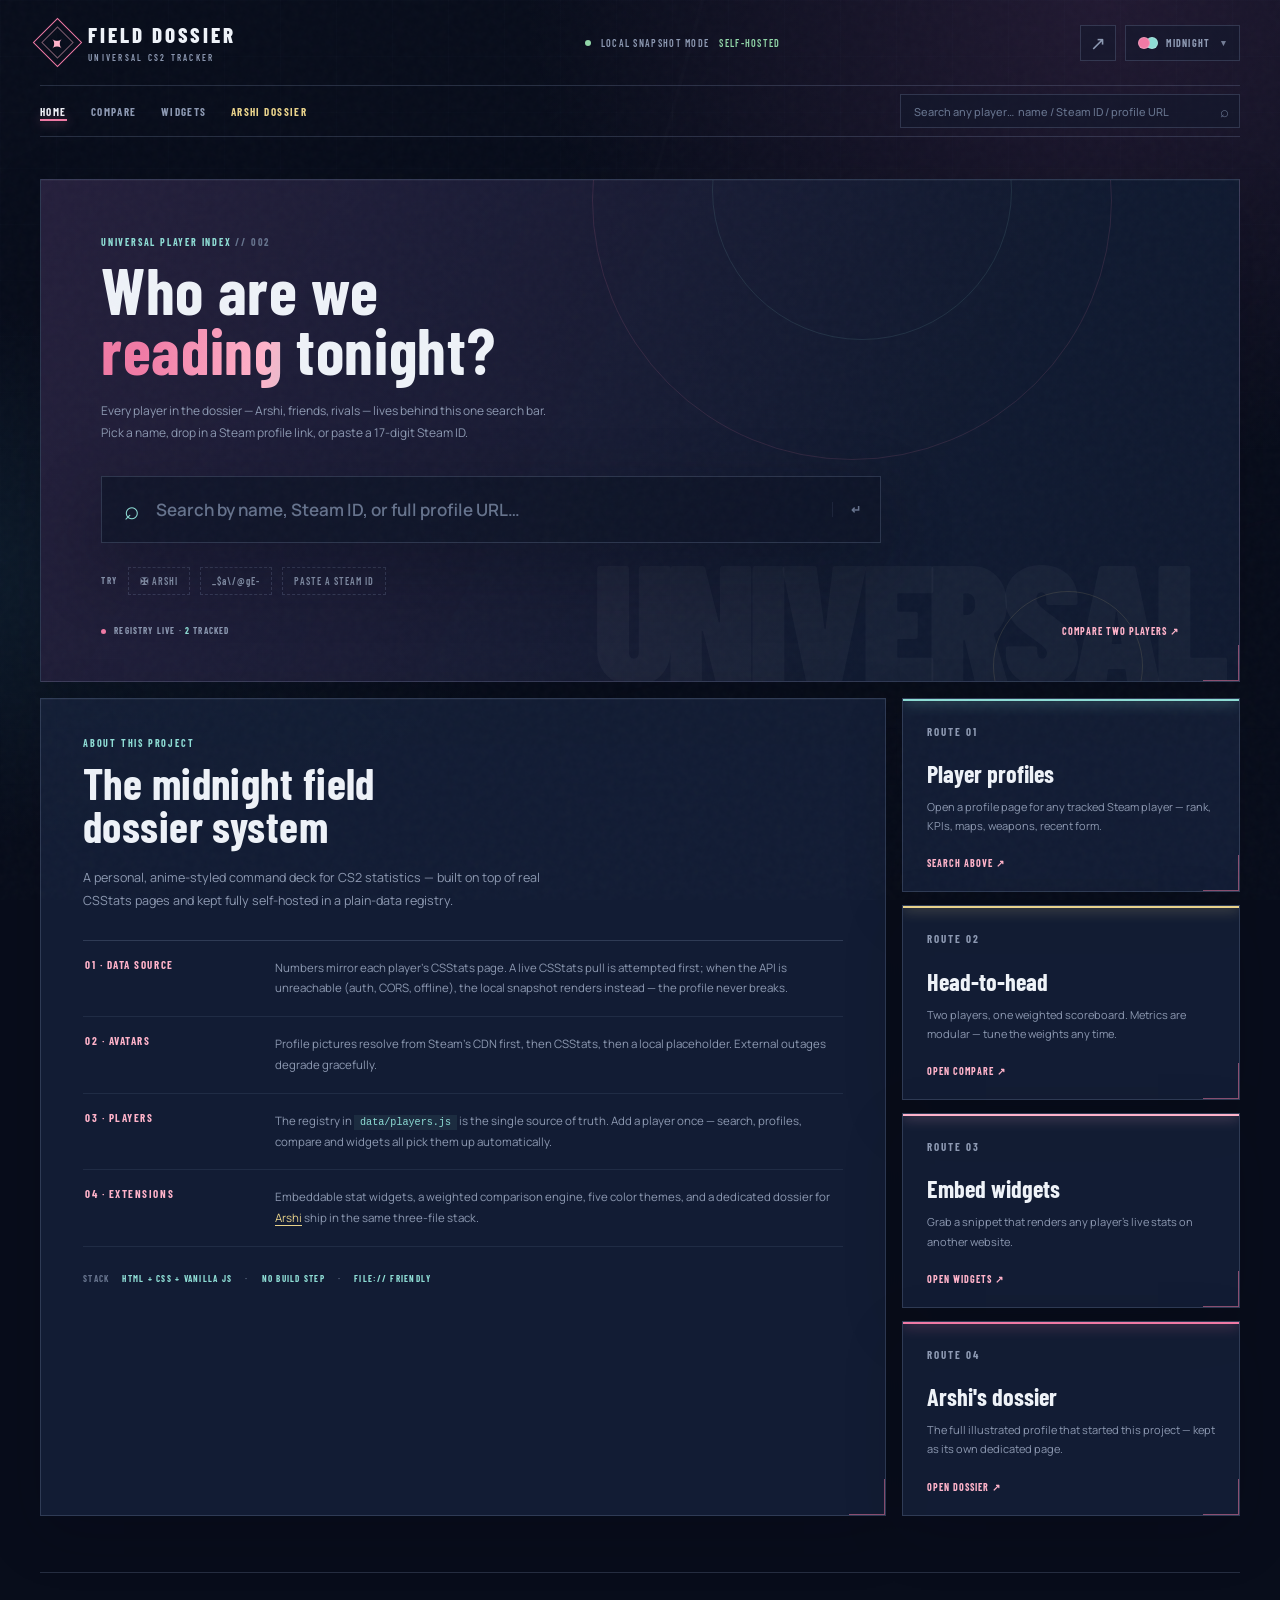
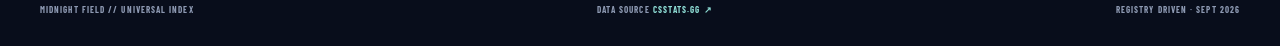
==== commit fd399cef: "Update 03 Adding a Home Page Adding Widgets Page Adding Common Page Adding Compare Page" ====
--- a/index.html
+++ b/index.html
@@ -3,9 +3,9 @@
   <head>
     <meta charset="UTF-8" />
     <meta name="viewport" content="width=device-width, initial-scale=1.0" />
-    <meta name="description" content="Arshi's midnight anime-inspired CS2 performance dossier: combat rhythm, weapon signature, map territory, and match archive." />
+    <meta name="description" content="Midnight Field — a universal, anime-styled CS2 stat tracker. Search any player, compare two players, or embed live stat widgets." />
     <meta name="theme-color" content="#080d1b" />
-    <title>ARSHI // MIDNIGHT FIELD DOSSIER</title>
+    <title>MIDNIGHT FIELD // UNIVERSAL CS2 TRACKER</title>
     <script>
       (function () {
         try {
@@ -21,34 +21,18 @@
     <link href="https://fonts.googleapis.com/css2?family=Barlow+Condensed:wght@400;500;600;700;800;900&family=Manrope:wght@400;500;600;700;800&display=swap" rel="stylesheet" />
     <link rel="stylesheet" href="styles.css" />
   </head>
-  <body>
-    <a class="skip-link" href="#dashboard-content">Skip to dashboard content</a>
+  <body data-page="home">
+    <a class="skip-link" href="#page-content">Skip to content</a>
     <div class="noise" aria-hidden="true"></div>
-    <div class="skeleton" id="skeleton" aria-hidden="true">
-      <div class="sk-shell">
-        <div class="sk-topbar">
-          <div class="sk-brand"><span class="sk-diamond"></span><span class="sk-pill"></span></div>
-          <span class="sk-pill sk-pill-wide"></span>
-          <div class="sk-actions"><span class="sk-dot"></span><span class="sk-dot"></span></div>
-        </div>
-        <div class="sk-grid sk-hero"><div class="sk-card tall"></div><div class="sk-card tall"></div></div>
-        <div class="sk-notice"></div>
-        <div class="sk-strip"></div>
-        <div class="sk-grid sk-metrics"><div class="sk-card short"></div><div class="sk-card short"></div><div class="sk-card short"></div><div class="sk-card short"></div></div>
-        <div class="sk-grid sk-duo"><div class="sk-card"></div><div class="sk-card"></div></div>
-        <div class="sk-grid sk-duo"><div class="sk-card"></div><div class="sk-card"></div></div>
-      </div>
-    </div>
     <div class="page-shell">
       <header class="topbar">
-        <a class="brand" href="#overview" aria-label="Arshi dashboard home">
+        <a class="brand" href="index.html" aria-label="Midnight Field home">
           <span class="brand-mark">✦</span>
-          <span><b>ARSHI</b><small>MIDNIGHT FIELD DOSSIER</small></span>
+          <span><b>FIELD DOSSIER</b><small>UNIVERSAL CS2 TRACKER</small></span>
         </a>
-        <div class="topbar-status"><i></i><span>LOCAL SNAPSHOT</span><b id="last-sync">SYNCED 02M AGO</b></div>
+        <div class="topbar-status"><i></i><span>LOCAL SNAPSHOT MODE</span><b>SELF-HOSTED</b></div>
         <div class="topbar-actions">
-          <a class="icon-button" href="https://csstats.gg/player/76561199524171843" target="_blank" rel="noreferrer" aria-label="Open source stats">↗</a>
-          <button class="refresh-button" id="refresh-button" type="button"><span class="refresh-icon">↻</span> REFRESH DATA</button>
+          <a class="icon-button" href="https://csstats.gg/player" target="_blank" rel="noreferrer" aria-label="Open CSStats">↗</a>
           <div class="theme-switch">
             <button class="theme-toggle" id="theme-toggle" type="button" aria-haspopup="true" aria-expanded="false" aria-label="Switch color theme">
               <span class="theme-swatch" aria-hidden="true"><i class="a"></i><i class="b"></i></span>
@@ -67,83 +51,86 @@
         </div>
       </header>
 
-      <main id="dashboard-content">
-        <section class="hero-grid" id="overview">
-          <article class="profile-card panel">
-            <div class="profile-orbit orbit-one"></div>
-            <div class="profile-orbit orbit-two"></div>
-            <div class="portrait-wrap">
-              <div class="portrait-ring"></div>
-              <img src="https://avatars.steamstatic.com/a861eeff5261636d6fc23597162c57e40326b61a_full.jpg" alt="Steam avatar of Arshi" class="portrait" />
-              <span class="online-dot" title="Profile loaded"></span>
-            </div>
-            <div class="profile-copy">
-              <p class="eyebrow">PLAYER PROFILE <span>// 001</span></p>
-              <h1>✠ <strong>𝐀𝐑𝐬𝐡𝐢</strong></h1>
-              <a class="steam-link" href="https://steamcommunity.com/profiles/76561199524171843" target="_blank" rel="noreferrer">STEAM ID 76561199524171843 <span>↗</span></a>
-              <div class="profile-tags"><span>VALVE</span><span>5V5</span><span>COMPETITIVE</span></div>
-            </div>
-            <div class="profile-stamp"><span>RANKED</span><b>CS2</b></div>
-          </article>
+      <nav class="site-nav" aria-label="Primary">
+        <div class="site-nav-links">
+          <a class="site-link active" href="index.html" aria-current="page">HOME</a>
+          <a class="site-link" href="compare.html">COMPARE</a>
+          <a class="site-link" href="widgets.html">WIDGETS</a>
+          <a class="site-link accent" href="arshi.html">ARSHI DOSSIER</a>
+        </div>
+        <div class="site-search">
+          <input id="nav-search" type="search" placeholder="Search any player…  name / Steam ID / profile URL" autocomplete="off" role="combobox" aria-expanded="false" aria-label="Search players" />
+          <div class="search-results" id="nav-search-results" role="listbox"></div>
+        </div>
+      </nav>
 
-          <article class="rank-card panel">
-            <div class="panel-heading"><span>COMPETITIVE RANK</span><span class="season-chip">SEASON 5</span></div>
-            <div class="rank-stage">
-              <div class="rank-symbol" id="rank-symbol-icon"></div>
-              <div class="rank-copy"><b>Silver I</b><span>Current placement</span><em>BEST // Silver I ×6</em></div>
-            </div>
-            <div class="rank-meter"><div class="meter-label"><span>SEASON PROGRESS</span><b>0 WINS</b></div><div class="meter-track"><i></i></div><small>Play one Valve match to reactivate tracking</small></div>
-            <div class="rank-ladder">
-              <div class="ladder-label"><span>RANK LADDER</span><b>SILVER I // 16 RANKS</b></div>
-              <div class="ladder-row" id="rank-ladder"></div>
-            </div>
-            <div class="rank-footer"><span><i class="pulse"></i> DATA INACTIVE</span><span>LAST ACTIVE 2MO AGO</span></div>
-          </article>
+      <main id="page-content">
+        <section class="home-hero panel" id="search">
+          <div class="hero-rings" aria-hidden="true"><i></i><i></i><i></i></div>
+          <p class="eyebrow">UNIVERSAL PLAYER INDEX <span>// 002</span></p>
+          <h1 class="hero-title">Who are we<br /><strong>reading</strong> tonight?</h1>
+          <p class="hero-sub">Every player in the dossier — Arshi, friends, rivals — lives behind this one search bar. Pick a name, drop in a Steam profile link, or paste a 17-digit Steam ID.</p>
+          <div class="search-console">
+            <span class="search-console-glyph" aria-hidden="true">⌕</span>
+            <input id="home-search" type="search" placeholder="Search by name, Steam ID, or full profile URL…" autocomplete="off" role="combobox" aria-expanded="false" aria-controls="home-search-results" aria-label="Universal player search" />
+            <span class="search-console-key" aria-hidden="true">↵</span>
+            <div class="search-results large" id="home-search-results" role="listbox" aria-label="Player results"></div>
+          </div>
+          <div class="search-hints">
+            <span>TRY</span>
+            <button type="button" class="hint-chip" data-hint="Arshi">✠ ARSHI</button>
+            <button type="button" class="hint-chip" data-hint="76561199556226328">_$a\/@gE-</button>
+            <button type="button" class="hint-chip" data-hint="76561199524171843">PASTE A STEAM ID</button>
+          </div>
+          <div class="hero-foot"><span><i class="pulse"></i> REGISTRY LIVE · <b id="registry-count">2</b> TRACKED</span><a class="text-button" href="compare.html">COMPARE TWO PLAYERS ↗</a></div>
         </section>
 
-        <div class="notice-bar"><span class="notice-icon">!</span><p><b>TRACKING INACTIVE.</b> The source snapshot is based on your supplied CSStats page. A Valve match from the past 30 days is required to reactivate live tracking.</p><a href="https://csstats.gg/getting-the-sharecode" target="_blank" rel="noreferrer">ADD MATCH ↗</a></div>
-
-        <section class="command-strip" aria-label="Dashboard controls">
-          <nav class="tabs" id="tabs">
-            <button class="tab active" type="button" data-view="overview" aria-current="page">OVERVIEW</button>
-            <button class="tab" type="button" data-view="weapons">WEAPONS</button>
-            <button class="tab" type="button" data-view="maps">MAPS</button>
-            <button class="tab" type="button" data-view="matches">MATCHES</button>
-          </nav>
-          <div class="view-controls"><span class="live-dot"></span><span id="view-label">ALL TIME // 183 GAMES</span><button class="filter-button" id="filter-button" type="button">FILTER: ALL ▾</button></div>
-        </section>
-
-        <section class="view view-overview active" data-panel="overview">
-          <div class="metric-grid">
-            <article class="metric-card panel accent-pink"><div class="metric-top"><span>K/D RATIO</span><span class="metric-glyph">⌁</span></div><strong>0.59</strong><div class="metric-bottom"><span class="delta negative">−0.41</span><span>vs. 1.00 baseline</span></div></article>
-            <article class="metric-card panel accent-cyan"><div class="metric-top"><span>HLTV RATING</span><span class="metric-glyph">◈</span></div><strong>0.68</strong><div class="metric-bottom"><span class="delta negative">−0.32</span><span>impact index</span></div></article>
-            <article class="metric-card panel accent-yellow"><div class="metric-top"><span>WIN RATE</span><span class="metric-glyph">◒</span></div><strong>33<small>%</small></strong><div class="metric-bottom"><span class="delta">60 WINS</span><span>110 losses · 13 ties</span></div></article>
-            <article class="metric-card panel accent-violet"><div class="metric-top"><span>HEADSHOT RATE</span><span class="metric-glyph">✧</span></div><strong>52<small>%</small></strong><div class="metric-bottom"><span class="delta">861 HS</span><span>1,669 total kills</span></div></article>
-          </div>
-
-          <div class="content-grid">
-            <article class="chart-card panel">
-              <div class="card-heading"><div><p class="eyebrow">PERFORMANCE TELEMETRY</p><h2>Combat rhythm</h2></div><div class="chart-legend"><span><i class="legend-pink"></i> K/D</span><span><i class="legend-cyan"></i> WIN RATE</span></div></div>
-              <div class="chart-area"><div class="chart-y"><span>1.0</span><span>0.75</span><span>0.50</span><span>0.25</span><span>0</span></div><div class="chart"><div class="chart-line line-kd"></div><div class="chart-line line-win"></div><div class="chart-grid-lines"><i></i><i></i><i></i><i></i><i></i></div><div class="chart-x"><span>JUN</span><span>JUL</span><span>AUG</span><span>SEP</span><span>OCT</span><span>NOV</span></div></div></div>
-              <div class="chart-callout"><span class="callout-pin"></span><b>Current read</b><span>Low conversion, high headshot discipline. Focus next session on opening duels.</span></div>
+        <div class="home-grid">
+          <article class="about-panel panel">
+            <p class="eyebrow">ABOUT THIS PROJECT</p>
+            <h2>The midnight field<br />dossier system</h2>
+            <p class="lede">A personal, anime-styled command deck for CS2 statistics — built on top of real CSStats pages and kept fully self-hosted in a plain-data registry.</p>
+            <ul class="about-list">
+              <li><b>01 · DATA SOURCE</b><span>Numbers mirror each player's CSStats page. A live CSStats pull is attempted first; when the API is unreachable (auth, CORS, offline), the local snapshot renders instead — the profile never breaks.</span></li>
+              <li><b>02 · AVATARS</b><span>Profile pictures resolve from Steam's CDN first, then CSStats, then a local placeholder. External outages degrade gracefully.</span></li>
+              <li><b>03 · PLAYERS</b><span>The registry in <code>data/players.js</code> is the single source of truth. Add a player once — search, profiles, compare and widgets all pick them up automatically.</span></li>
+              <li><b>04 · EXTENSIONS</b><span>Embeddable stat widgets, a weighted comparison engine, five color themes, and a dedicated dossier for <a href="arshi.html">Arshi</a> ship in the same three-file stack.</span></li>
+            </ul>
+            <footer class="about-foot"><span>STACK</span><b>HTML + CSS + VANILLA JS</b><span>·</span><b>NO BUILD STEP</b><span>·</span><b>FILE:// FRIENDLY</b></footer>
+          </article>
+          <aside class="side-panel">
+            <article class="side-card panel accent-cyan">
+              <p class="eyebrow">ROUTE 01</p>
+              <h3>Player profiles</h3>
+              <p>Open a profile page for any tracked Steam player — rank, KPIs, maps, weapons, recent form.</p>
+              <a class="text-button" href="#search">SEARCH ABOVE ↗</a>
             </article>
-            <article class="quick-card panel"><div class="card-heading"><div><p class="eyebrow">SESSION SIGNALS</p><h2>At a glance</h2></div><span class="radar-icon">◎</span></div><div class="signal-list"><div><span>Rounds played</span><b>3,448</b></div><div><span>Damage dealt</span><b>195,088</b></div><div><span>ADR</span><b>57</b></div><div><span>KAST</span><b>60%</b></div></div><div class="mini-radar"><span class="radar-label r1">AIM</span><span class="radar-label r2">TRADES</span><span class="radar-label r3">CLUTCH</span><span class="radar-label r4">ENTRY</span><div class="radar-shape"></div></div></article>
-          </div>
-
-          <div class="lower-grid">
-            <article class="map-preview panel"><div class="card-heading"><div><p class="eyebrow">MAP POOL</p><h2>Where you queue</h2></div><button class="text-button" type="button" data-view-target="maps">VIEW MAPS ↗</button></div><div class="map-list"><div class="map-row"><img src="https://static.csstats.gg/images/maps/icons/de_dust2_v2.png" alt="Dust2"/><span>Dust2</span><div class="bar"><i style="width:100%"></i></div><b>84</b><em>31% WR</em></div><div class="map-row"><img src="https://static.csstats.gg/images/maps/icons/cs2/de_mirage.png" alt="Mirage"/><span>Mirage</span><div class="bar"><i style="width:40%"></i></div><b>34</b><em>38% WR</em></div><div class="map-row"><img src="https://static.csstats.gg/images/maps/icons/cs2/de_inferno.png" alt="Inferno"/><span>Inferno</span><div class="bar"><i style="width:29%"></i></div><b>24</b><em>29% WR</em></div><div class="map-row"><img src="https://static.csstats.gg/images/maps/icons/cs2/de_nuke.png" alt="Nuke"/><span>Nuke</span><div class="bar"><i style="width:17%"></i></div><b>14</b><em>36% WR</em></div></div></article>
-            <article class="weapon-preview panel"><div class="card-heading"><div><p class="eyebrow">LOADOUT DNA</p><h2>Your main weapons</h2></div><button class="text-button" type="button" data-view-target="weapons">FULL ARMORY ↗</button></div><div class="weapon-list"><div class="weapon-tile"><img src="https://static.csstats.gg/images/weapons/ak47_light.png" alt="AK-47"/><span>AK-47</span><b>557 <small>KILLS</small></b></div><div class="weapon-tile"><img src="https://static.csstats.gg/images/weapons/m4a1_silencer_light.png" alt="M4A1-S"/><span>M4A1-S</span><b>426 <small>KILLS</small></b></div><div class="weapon-tile"><img src="https://static.csstats.gg/images/weapons/usp_silencer_light.png" alt="USP-S"/><span>USP-S</span><b>153 <small>KILLS</small></b></div><div class="weapon-tile"><img src="https://static.csstats.gg/images/weapons/famas_light.png" alt="Famas"/><span>FAMAS</span><b>93 <small>KILLS</small></b></div></div></article>
-          </div>
-        </section>
-
-        <section class="view" data-panel="weapons"><article class="table-card panel"><div class="card-heading"><div><p class="eyebrow">ARMORY ANALYSIS</p><h2>Weapon signature</h2></div><span class="table-note">SORTED BY KILLS</span></div><div class="weapon-table" id="weapon-table"></div></article></section>
-        <section class="view" data-panel="maps"><article class="table-card panel"><div class="card-heading"><div><p class="eyebrow">MAP ANALYSIS</p><h2>Territory report</h2></div><span class="table-note">13 MAPS TRACKED</span></div><div class="map-table" id="map-table"></div></article></section>
-        <section class="view" data-panel="matches"><article class="table-card panel"><div class="card-heading"><div><p class="eyebrow">MATCH ARCHIVE</p><h2>Recent encounters</h2></div><span class="table-note">LAST 10 GAMES</span></div><div class="matches-table" id="matches-table"></div></article></section>
+            <article class="side-card panel accent-yellow">
+              <p class="eyebrow">ROUTE 02</p>
+              <h3>Head-to-head</h3>
+              <p>Two players, one weighted scoreboard. Metrics are modular — tune the weights any time.</p>
+              <a class="text-button" href="compare.html">OPEN COMPARE ↗</a>
+            </article>
+            <article class="side-card panel accent-violet">
+              <p class="eyebrow">ROUTE 03</p>
+              <h3>Embed widgets</h3>
+              <p>Grab a snippet that renders any player's live stats on another website.</p>
+              <a class="text-button" href="widgets.html">OPEN WIDGETS ↗</a>
+            </article>
+            <article class="side-card panel accent-pink">
+              <p class="eyebrow">ROUTE 04</p>
+              <h3>Arshi's dossier</h3>
+              <p>The full illustrated profile that started this project — kept as its own dedicated page.</p>
+              <a class="text-button" href="arshi.html">OPEN DOSSIER ↗</a>
+            </article>
+          </aside>
+        </div>
       </main>
 
-      <footer class="footer"><span>ARSHI // MIDNIGHT FIELD</span><span>DATA SOURCE <a href="https://csstats.gg/player/76561199524171843" target="_blank" rel="noreferrer">CSSTATS.GG ↗</a></span><span>SNAPSHOT MODE · SEPT 2026</span></footer>
+      <footer class="footer"><span>MIDNIGHT FIELD // UNIVERSAL INDEX</span><span>DATA SOURCE <a href="https://csstats.gg/player" target="_blank" rel="noreferrer">CSSTATS.GG ↗</a></span><span>REGISTRY DRIVEN · SEPT 2026</span></footer>
     </div>
-    <div class="toast" id="toast" role="status" aria-live="polite">Snapshot refreshed</div>
-    <script src="script.js"></script>
+    <script src="data/players.js"></script>
+    <script src="js/common.js"></script>
+    <script src="js/home.js"></script>
   </body>
-</html>+</html>
--- a/styles.css
+++ b/styles.css
@@ -687,4 +687,399 @@
   *, *::before, *::after { scroll-behavior: auto !important; animation-duration: .01ms !important; transition-duration: .01ms !important; }
   .skeleton { display: none; }
   .bar i, .meter-track i, .metric-card::before { transform: scaleX(1); }
+}
+
+/* ============================================================
+   SYSTEM PAGES — home / universal profile / compare / widgets
+   (same token system, themes and dossier visual language)
+   ============================================================ */
+[hidden] { display: none !important; }
+
+/* ---- cross-navigation -------------------------------------- */
+.topbar-nav { display: flex; align-items: center; gap: 16px; margin-right: 6px; }
+.topbar-nav a { color: var(--muted); font: 700 10px var(--display); letter-spacing: .14em; padding: 4px 0; border-bottom: 1px solid transparent; transition: color .2s, border-color .2s; }
+.topbar-nav a:hover { color: var(--aqua); border-color: var(--aqua); }
+
+.site-nav { position: relative; z-index: 15; min-height: 50px; display: flex; align-items: center; justify-content: space-between; gap: 18px; border-bottom: 1px solid var(--line); }
+.site-nav-links { display: flex; align-items: center; gap: 24px; min-height: 50px; }
+.site-link { position: relative; padding: 2px 0; color: var(--muted); font: 700 11px var(--display); letter-spacing: .13em; transition: color .2s ease; }
+.site-link::after { content: ""; position: absolute; bottom: -1px; left: 0; width: 100%; height: 2px; background: var(--sakura); transform: scaleX(0); transform-origin: left; transition: transform .3s var(--ease); }
+.site-link:hover { color: var(--paper); }
+.site-link:hover::after { transform: scaleX(.45); }
+.site-link.active { color: var(--paper); }
+.site-link.active::after { transform: scaleX(1); box-shadow: 0 0 12px color-mix(in srgb, var(--sakura) 70%, transparent); }
+.site-link.accent { color: var(--gold); }
+.site-link.accent::after { background: var(--gold); box-shadow: none; }
+.site-link.accent:hover { color: var(--gold); }
+
+/* ---- universal search widget -------------------------------- */
+.site-search { position: relative; width: min(340px, 42vw); }
+.site-search input {
+  width: 100%;
+  height: 34px;
+  padding: 0 34px 0 13px;
+  border: 1px solid var(--line);
+  background: var(--btn-bg);
+  color: var(--paper);
+  outline: none;
+  font: 500 11px var(--body);
+  transition: border-color .25s var(--ease), box-shadow .25s var(--ease);
+}
+.site-search input::placeholder { color: var(--muted-deep); }
+.site-search input:focus { border-color: var(--aqua); box-shadow: 0 0 0 1px color-mix(in srgb, var(--aqua) 30%, transparent); }
+.site-search::after { content: "⌕"; position: absolute; right: 11px; top: 50%; transform: translateY(-50%); color: var(--muted-deep); font-size: 15px; pointer-events: none; }
+
+.search-results {
+  position: absolute;
+  top: calc(100% + 8px);
+  right: 0;
+  left: 0;
+  z-index: 70;
+  display: none;
+  max-height: 400px;
+  overflow: auto;
+  border: 1px solid var(--line);
+  background: var(--panel-raised);
+  box-shadow: 0 24px 60px var(--shadow-strong);
+}
+.search-results.open { display: block; animation: panel-in .3s var(--ease); }
+.search-results.large { max-height: 480px; }
+.search-hit { display: flex; align-items: center; gap: 12px; width: 100%; padding: 11px 13px; border: 0; border-bottom: 1px solid var(--line-soft); background: none; color: var(--paper); text-align: left; cursor: pointer; transition: background .18s var(--ease); }
+.search-hit:last-child { border-bottom: 0; }
+.search-hit:hover, .search-hit:focus-visible { background: color-mix(in srgb, var(--aqua) 9%, transparent); outline: none; }
+.search-avatar { width: 35px; height: 35px; flex: 0 0 35px; border: 1px solid var(--line); border-radius: 50%; object-fit: cover; background: var(--track); }
+.search-hit-copy { min-width: 0; }
+.search-hit-copy b, .search-hit-copy small { display: block; }
+.search-hit-copy b { font: 700 13px var(--display); letter-spacing: .06em; white-space: nowrap; overflow: hidden; text-overflow: ellipsis; }
+.search-hit-copy small { margin-top: 3px; color: var(--muted-deep); font: 600 8px var(--display); letter-spacing: .14em; }
+.search-hit em { margin-left: auto; color: var(--aqua); font: 700 9px var(--display); font-style: normal; letter-spacing: .1em; opacity: 0; transform: translateX(-4px); transition: opacity .2s, transform .25s var(--ease); }
+.search-hit:hover em { opacity: 1; transform: translateX(0); }
+.search-empty { padding: 18px 16px; color: var(--muted); font-size: 11px; line-height: 1.7; }
+.search-empty b { display: block; margin-bottom: 6px; color: var(--sakura-soft); font: 800 10px var(--display); letter-spacing: .14em; }
+
+/* ---- home: search console + about --------------------------- */
+.home-hero {
+  position: relative;
+  min-height: 380px;
+  padding: 56px 60px 44px;
+  isolation: isolate;
+  background: linear-gradient(118deg, var(--profile-grad-a), var(--profile-grad-b) 74%), var(--panel);
+}
+.home-hero::before { content: "UNIVERSAL"; position: absolute; right: 18px; bottom: -38px; color: var(--watermark); font: 900 170px var(--display); letter-spacing: -.05em; z-index: -1; }
+.hero-rings i { position: absolute; border: 1px solid color-mix(in srgb, var(--sakura) 13%, transparent); border-radius: 50%; pointer-events: none; }
+.hero-rings i:nth-child(1) { width: 520px; height: 520px; top: -240px; left: 46%; animation: orbit-spin 70s linear infinite; }
+.hero-rings i:nth-child(2) { width: 300px; height: 300px; top: -140px; left: 56%; border-color: color-mix(in srgb, var(--aqua) 11%, transparent); animation: orbit-spin 54s linear infinite reverse; }
+.hero-rings i:nth-child(3) { width: 150px; height: 150px; right: 8%; bottom: -60px; border-color: color-mix(in srgb, var(--gold) 12%, transparent); }
+.hero-title { position: relative; z-index: 1; margin: 0 0 20px; font-size: clamp(42px, 5vw, 74px); line-height: .94; }
+.hero-title strong { white-space: nowrap; }
+.hero-sub { position: relative; z-index: 1; max-width: 64ch; margin: 0 0 32px; color: var(--muted); font-size: 12px; line-height: 1.8; }
+.search-console { position: relative; z-index: 2; display: flex; align-items: center; max-width: 780px; border: 1px solid var(--line); background: color-mix(in srgb, var(--ink-soft) 72%, transparent); box-shadow: 0 26px 70px var(--shadow-strong); transition: border-color .3s var(--ease), box-shadow .3s var(--ease); }
+.search-console:focus-within { border-color: var(--aqua); box-shadow: 0 0 0 1px color-mix(in srgb, var(--aqua) 35%, transparent), 0 26px 70px var(--shadow-strong); }
+.search-console-glyph { padding-left: 22px; color: var(--aqua); font-size: 26px; animation: float-y 3s ease-in-out infinite; }
+.search-console input { flex: 1; min-width: 0; padding: 21px 16px; border: 0; background: none; color: var(--paper); outline: none; font: 600 17px var(--body); }
+.search-console input::placeholder { color: var(--muted-deep); }
+.search-console-key { padding: 0 18px; color: var(--muted-deep); border-left: 1px solid var(--line-soft); font: 700 12px var(--display); letter-spacing: .1em; }
+.search-console .search-results { top: calc(100% + 12px); }
+.search-hints { display: flex; align-items: center; gap: 10px; margin-top: 24px; flex-wrap: wrap; color: var(--muted); font: 700 9px var(--display); letter-spacing: .18em; }
+.hint-chip { padding: 7px 11px; border: 1px dashed var(--line); background: transparent; color: var(--muted); cursor: pointer; font: 600 10px var(--display); letter-spacing: .1em; transition: color .2s, border-color .2s, background .2s; }
+.hint-chip:hover { color: var(--aqua); border-color: var(--aqua); background: color-mix(in srgb, var(--aqua) 7%, transparent); }
+.hero-foot { position: relative; z-index: 1; display: flex; justify-content: space-between; align-items: center; gap: 16px; margin-top: 30px; color: var(--muted); font: 700 9px var(--display); letter-spacing: .13em; flex-wrap: wrap; }
+.hero-foot b { color: var(--aqua); }
+
+.home-grid { display: grid; grid-template-columns: minmax(0, 1.55fr) minmax(310px, .62fr); gap: 16px; margin-top: 16px; }
+.about-panel { padding: 38px 42px; }
+.about-panel h2 { font-size: clamp(29px, 3.4vw, 46px); line-height: 1; margin-bottom: 18px; }
+.lede { max-width: 62ch; margin: 0 0 28px; color: var(--muted); font-size: 12.5px; line-height: 1.85; }
+.about-list { margin: 0; padding: 0; list-style: none; border-top: 1px solid var(--line); }
+.about-list li { display: grid; grid-template-columns: 170px 1fr; gap: 20px; padding: 17px 2px; border-bottom: 1px solid var(--line-soft); transition: background .2s; }
+.about-list li:hover { background: color-mix(in srgb, var(--aqua) 3%, transparent); }
+.about-list b { color: var(--sakura-soft); font: 700 11px var(--display); letter-spacing: .14em; }
+.about-list span { color: var(--muted); font-size: 11.5px; line-height: 1.8; }
+.about-list a, .lede a { color: var(--gold); text-decoration: underline; text-underline-offset: 3px; }
+code { padding: 2px 6px; color: var(--aqua); background: color-mix(in srgb, var(--aqua) 8%, transparent); font-family: ui-monospace, SFMono-Regular, Menlo, Consolas, monospace; font-size: .88em; }
+.about-foot { display: flex; align-items: center; flex-wrap: wrap; gap: 13px; margin-top: 26px; color: var(--muted-deep); font: 700 9px var(--display); letter-spacing: .14em; }
+.about-foot b { color: var(--aqua); font-weight: 700; }
+.side-panel { display: flex; flex-direction: column; gap: 13px; }
+.side-card { padding: 23px 24px 20px; min-height: 138px; }
+.side-card::before { content: ""; position: absolute; top: 0; left: 0; right: 0; height: 2px; background: var(--accent, var(--aqua)); box-shadow: 0 0 14px var(--accent, var(--aqua)); }
+.side-card h3 { margin: 0 0 9px; font: 700 24px var(--display); }
+.side-card p { margin: 0 0 18px; color: var(--muted); font-size: 11px; line-height: 1.75; }
+
+/* ---- universal player profile ------------------------------- */
+.profile-head-row { display: grid; grid-template-columns: minmax(0, 1.43fr) minmax(360px, .8fr); gap: 16px; }
+.uprofile-hero {
+  position: relative;
+  min-height: 290px;
+  padding: 36px 42px;
+  display: grid;
+  grid-template-columns: auto 1fr auto;
+  align-items: center;
+  gap: 30px;
+  isolation: isolate;
+  background: linear-gradient(104deg, var(--profile-grad-a), var(--profile-grad-b) 68%), var(--panel);
+}
+.uprofile-hero .portrait-wrap { width: 146px; height: 146px; flex: 0 0 146px; }
+.uprofile-hero .portrait { inset: 11px; width: 124px; height: 124px; }
+.uprofile-copy { position: relative; z-index: 1; min-width: 0; }
+.uprofile-name {
+  display: inline-block;
+  max-width: 100%;
+  margin: 0;
+  overflow-wrap: anywhere;
+  font-size: clamp(34px, 3.8vw, 56px);
+  line-height: .92;
+  background: linear-gradient(100deg, var(--sakura) 10%, var(--sakura-soft) 35%, var(--aqua) 60%, var(--sakura) 90%);
+  background-size: 260% 100%;
+  -webkit-background-clip: text;
+  background-clip: text;
+  -webkit-text-fill-color: transparent;
+  color: transparent;
+  animation: text-sheen 7s linear infinite;
+}
+.uprofile-links { display: flex; gap: 22px; margin-top: 16px; flex-wrap: wrap; }
+.uprofile-copy .source-chip { margin-top: 6px; }
+.uprofile-actions { position: relative; z-index: 2; display: flex; flex-direction: column; gap: 8px; align-self: end; padding-bottom: 4px; }
+.profile-tags .source-chip { align-self: center; }
+.source-chip { display: inline-flex; align-items: center; gap: 7px; padding: 4px 9px; font: 700 8.5px var(--display); letter-spacing: .13em; }
+.source-chip::before { content: ""; width: 5px; height: 5px; border-radius: 50%; background: currentColor; animation: dot-pulse 2.6s ease-in-out infinite; }
+.source-chip.live { color: var(--success); border: 1px solid color-mix(in srgb, var(--success) 40%, transparent); }
+.source-chip.snapshot { color: var(--gold); border: 1px solid color-mix(in srgb, var(--gold) 40%, transparent); }
+.hero-cta {
+  display: inline-flex;
+  align-items: center;
+  justify-content: center;
+  min-height: 35px;
+  padding: 0 13px;
+  border: 1px solid color-mix(in srgb, var(--aqua) 45%, transparent);
+  background: transparent;
+  color: var(--aqua);
+  cursor: pointer;
+  font: 700 10px var(--display);
+  letter-spacing: .12em;
+  text-decoration: none;
+  transition: border-color .25s var(--ease), background .25s var(--ease), color .25s var(--ease), transform .25s var(--ease);
+}
+.hero-cta:hover { background: color-mix(in srgb, var(--aqua) 9%, transparent); border-color: var(--aqua); transform: translateY(-2px); }
+.hero-cta.primary { color: var(--sakura-soft); border-color: color-mix(in srgb, var(--sakura) 55%, transparent); }
+.hero-cta.primary:hover { background: color-mix(in srgb, var(--sakura) 9%, transparent); border-color: var(--sakura); }
+.hero-cta.ghost { color: var(--muted); border-color: var(--line); }
+.hero-cta.ghost:hover { color: var(--paper); border-color: var(--muted); background: transparent; }
+.uprofile-hero .profile-stamp { top: 26px; right: 30px; }
+
+.uprofile-rank { padding: 27px 29px 20px; min-height: 290px; background: var(--rank-bg); }
+.rank-big { display: flex; align-items: center; gap: 18px; margin: 28px 0 22px; }
+.rank-big .rank-ico { width: 62px; height: 70px; }
+.rank-big-copy { min-width: 0; }
+.rank-big-copy b { display: block; color: var(--gold); font: 700 25px var(--display); line-height: 1; }
+.rank-big-copy span { display: block; margin-top: 6px; color: var(--muted); font-size: 10px; line-height: 1.6; }
+.rank-unknown { width: 62px; height: 70px; flex: 0 0 62px; display: grid; place-items: center; border: 1px dashed var(--line); color: var(--muted-deep); font: 800 27px var(--display); }
+.rank-ladder-wrap { padding-top: 14px; border-top: 1px solid var(--line); }
+.rank-ladder-wrap .ladder-row { margin-top: 9px; }
+.rank-meta-row { display: flex; align-items: baseline; gap: 18px; margin-top: 12px; padding-top: 14px; border-top: 1px solid var(--line); color: var(--muted-deep); font: 700 9px var(--display); letter-spacing: .1em; flex-wrap: wrap; }
+.rank-meta-row b { color: var(--gold); font-size: 11px; }
+
+.uprofile-metrics { margin-top: 16px; }
+.uprofile-detail .quick-card { min-height: 0; }
+.uprofile-signals .signal-list { margin-top: 20px; }
+.uprofile-clutch { margin-top: 16px; padding-top: 2px; border-top: 1px solid var(--line); }
+.uprofile-clutch .signal-list { margin-top: 12px; }
+.uprofile-clutch .signal-list div { padding: 8px 0; }
+.uprofile-clutch b { font-size: 15px; }
+.uprofile-radar { margin-top: 18px; }
+.uprofile-tables { margin-top: 13px; }
+.uprofile-tables .data-row { min-width: 0; }
+
+.load-stage { display: flex; flex-direction: column; align-items: center; gap: 6px; padding: 96px 0; color: var(--muted); font: 700 11px var(--display); letter-spacing: .2em; }
+.load-stage p { margin: 0; }
+.load-stage span { color: var(--muted-deep); font: 600 8.5px var(--display); letter-spacing: .14em; }
+.load-ring { width: 46px; height: 46px; margin-bottom: 10px; border: 2px solid var(--line); border-top-color: var(--sakura); border-radius: 50%; animation: spin 1s linear infinite; }
+
+.empty-state { padding: 64px 46px; text-align: center; }
+.empty-state h2 { margin-bottom: 14px; font-size: clamp(28px, 3.4vw, 44px); }
+.empty-state p { max-width: 68ch; margin: 0 auto; color: var(--muted); font-size: 12px; line-height: 1.9; }
+.empty-actions { display: flex; justify-content: center; align-items: center; gap: 10px; margin-top: 26px; flex-wrap: wrap; }
+
+/* ---- compare ------------------------------------------------ */
+.vs-stage { padding: 36px 8px 4px; }
+.vs-stage .eyebrow { margin-bottom: 16px; }
+.vs-title { margin: 0 0 18px; font-size: clamp(40px, 5vw, 70px); line-height: .92; }
+.vs-sub { max-width: 84ch; margin: 0; color: var(--muted); font-size: 12px; line-height: 1.85; }
+.vs-grid { display: grid; grid-template-columns: minmax(0, 1fr) auto minmax(0, 1fr); gap: 14px; margin-top: 30px; align-items: center; }
+.vs-slot[data-slot="a"] { --side: var(--sakura); }
+.vs-slot[data-slot="b"] { --side: var(--aqua); }
+.vs-slot { min-height: 236px; padding: 22px 24px; }
+.slot-body { position: relative; display: flex; flex-direction: column; justify-content: center; min-height: 150px; margin-top: 8px; }
+.slot-placeholder { display: flex; flex-direction: column; align-items: center; justify-content: center; gap: 8px; min-height: 130px; padding: 20px 12px; border: 1px dashed color-mix(in srgb, var(--side, var(--aqua)) 40%, transparent); color: var(--muted); cursor: pointer; text-align: center; font: 700 13px var(--display); letter-spacing: .18em; transition: border-color .25s var(--ease), color .25s, background .25s; }
+.slot-placeholder:hover { border-color: var(--side, var(--aqua)); color: var(--side, var(--aqua)); background: color-mix(in srgb, var(--side, var(--aqua)) 5%, transparent); }
+.slot-placeholder span { font-size: 30px; animation: float-y 3s ease-in-out infinite; }
+.slot-placeholder b { color: var(--sakura-soft); font: 800 12px var(--display); letter-spacing: .12em; }
+.slot-placeholder b + span { color: var(--muted); font: 600 9px var(--display); letter-spacing: .06em; }
+.slot-summary { display: flex; align-items: center; gap: 18px; }
+.vs-avatar { width: 84px; height: 84px; flex: 0 0 84px; border: 2px solid var(--side, var(--aqua)); border-radius: 50%; object-fit: cover; box-shadow: 0 0 0 4px color-mix(in srgb, var(--side, var(--aqua)) 10%, transparent); }
+.vs-summary-copy { min-width: 0; }
+.vs-summary-copy b { display: block; color: var(--paper); font: 700 21px var(--display); letter-spacing: .04em; overflow-wrap: anywhere; }
+.vs-summary-copy > span { display: block; margin-top: 3px; color: var(--muted-deep); font: 600 9px var(--display); letter-spacing: .14em; }
+.vs-summary-pills { display: flex; gap: 6px; margin-top: 10px; flex-wrap: wrap; }
+.vs-summary-pills i { padding: 4px 8px; border: 1px solid var(--line); color: var(--muted); font: 600 9px var(--display); font-style: normal; letter-spacing: .06em; }
+.vs-summary-actions { display: flex; flex-direction: column; align-items: flex-end; gap: 5px; margin-left: auto; }
+.vs-medallion { width: 60px; height: 60px; display: grid; place-items: center; border: 1px solid var(--sakura); border-radius: 50%; transform: rotate(45deg); animation: rank-glow 4s ease-in-out infinite; }
+.vs-medallion::after { content: ""; position: absolute; inset: 6px; border: 1px solid color-mix(in srgb, var(--aqua) 45%, transparent); border-radius: 50%; }
+.vs-medallion span { position: relative; z-index: 1; transform: rotate(-45deg); color: var(--sakura-soft); font: 900 15px var(--display); letter-spacing: .06em; }
+.vs-output { margin-top: 18px; display: flex; flex-direction: column; gap: 14px; }
+.verdict { display: flex; align-items: center; gap: 26px; padding: 28px 32px; }
+.verdict .eyebrow { margin-bottom: 10px; }
+.verdict-mark { width: 86px; height: 86px; flex: 0 0 86px; display: grid; place-items: center; border: 2px solid var(--side, var(--gold)); color: var(--side, var(--gold)); font: 900 40px var(--display); clip-path: polygon(50% 0, 100% 25%, 86% 82%, 50% 100%, 14% 82%, 0 25%); }
+.verdict.lead-a { --side: var(--sakura); }
+.verdict.lead-b { --side: var(--aqua); }
+.verdict.tie { --side: var(--gold); }
+.verdict.lead-a .verdict-mark { text-shadow: 0 0 18px color-mix(in srgb, var(--sakura) 55%, transparent); }
+.verdict.lead-b .verdict-mark { text-shadow: 0 0 18px color-mix(in srgb, var(--aqua) 55%, transparent); }
+.verdict-copy { min-width: 0; flex: 1; }
+.verdict-copy h2 { margin: 0 0 8px; font-size: clamp(24px, 3.2vw, 42px); line-height: 1; overflow-wrap: anywhere; }
+.verdict-copy p { margin: 0; color: var(--muted); font-size: 11.5px; line-height: 1.75; }
+.vs-meter { display: flex; height: 10px; margin-top: 20px; border: 1px solid var(--line); background: var(--track); overflow: hidden; }
+.vs-meter i { display: block; height: 100%; animation: bar-grow 1.2s var(--ease) .25s both; }
+.vs-meter .m-a { background: var(--sakura); box-shadow: 0 0 14px color-mix(in srgb, var(--sakura) 55%, transparent); }
+.vs-meter .m-b { background: var(--aqua); }
+.vs-meter-labels { display: flex; justify-content: space-between; gap: 12px; margin-top: 9px; color: var(--muted); font: 700 9px var(--display); letter-spacing: .1em; }
+.vs-meter-labels .la { color: var(--sakura-soft); }
+.vs-meter-labels .lb { color: var(--aqua); text-align: right; }
+.vs-table .card-heading { align-items: flex-start; }
+.vs-rows { margin-top: 18px; }
+.vs-row { display: grid; grid-template-columns: minmax(0, 1fr) 200px minmax(0, 1fr); gap: 20px; align-items: center; min-height: 58px; padding: 9px 8px; border-bottom: 1px solid var(--line-soft); transition: background .2s; }
+.vs-row:hover { background: color-mix(in srgb, var(--aqua) 3%, transparent); }
+.vs-cell { display: flex; flex-direction: column; gap: 4px; min-width: 0; }
+.vs-cell b { font: 800 22px var(--display); color: var(--muted-deep); }
+.vs-cell span { color: var(--muted-deep); font: 600 8px var(--display); letter-spacing: .14em; white-space: nowrap; overflow: hidden; text-overflow: ellipsis; max-width: 220px; }
+.vs-cell.side-a { align-items: flex-start; }
+.vs-cell.side-b { align-items: flex-end; text-align: right; }
+.vs-row.win-a .side-a b { color: var(--sakura-soft); }
+.vs-row.win-b .side-b b { color: var(--aqua); }
+.vs-row.tie b { color: var(--paper); }
+.vs-row.na b { color: var(--muted-deep); }
+.vs-cell.metric { align-items: center; text-align: center; gap: 3px; }
+.vs-cell.metric span { color: var(--paper); font: 700 11px var(--display); letter-spacing: .12em; max-width: none; }
+.vs-cell.metric em { color: var(--muted-deep); font: 600 8px var(--display); font-style: normal; letter-spacing: .1em; }
+.vs-tick { display: inline-grid; place-items: center; width: 16px; height: 16px; margin-bottom: 2px; border-radius: 50%; color: var(--ink); background: currentColor; font: 800 9px var(--display); font-style: normal; }
+.vs-row.win-a .vs-tick { color: var(--sakura-soft); }
+.vs-row.win-b .vs-tick { color: var(--aqua); }
+.vs-row.tie .vs-tick { color: var(--muted-deep); }
+.vs-row .vs-cell .vs-tick { color: var(--ink); background: var(--sakura-soft); }
+.vs-row.win-b .vs-cell .vs-tick { background: var(--aqua); }
+.vs-row.tie .vs-cell .vs-tick { background: var(--muted-deep); }
+.vs-eq { font-style: normal; color: var(--muted-deep); font-size: 13px; }
+.vs-none { padding: 46px 14px; text-align: center; color: var(--muted); }
+.vs-none span { color: var(--sakura-soft); font: 800 11px var(--display); letter-spacing: .16em; }
+.vs-none p { margin: 12px 0 0; font-size: 11px; }
+.vs-engine-note { max-width: 120ch; margin: 4px 2px 0; color: var(--muted-deep); font-size: 10.5px; line-height: 1.9; }
+.vs-engine-note b { color: var(--muted); }
+.vs-engine-note em { color: var(--muted); font-style: normal; }
+
+/* ---- widgets ------------------------------------------------ */
+.wg-stage { padding: 36px 8px 4px; }
+.wg-stage .eyebrow { margin-bottom: 16px; }
+.wg-title { margin: 0 0 18px; font-size: clamp(40px, 5vw, 70px); line-height: .92; }
+.wg-sub { max-width: 74ch; margin: 0; color: var(--muted); font-size: 12px; line-height: 1.85; }
+.wg-player { margin-top: 30px; padding: 24px 28px; }
+.wg-player .panel-heading { margin-bottom: 18px; }
+.wg-player .slot-placeholder { flex-direction: row; justify-content: flex-start; gap: 18px; min-height: 84px; padding: 16px 20px; }
+.wg-player .slot-placeholder > span { font-size: 26px; }
+.wg-player .slot-placeholder b { min-width: 0; font-size: 19px; }
+.wg-avatar { width: 60px; height: 60px; flex: 0 0 60px; border: 2px solid var(--aqua); border-radius: 50%; object-fit: cover; }
+.wg-placeholder em { margin-left: auto; color: var(--aqua); font: 700 10px var(--display); font-style: normal; letter-spacing: .12em; }
+.wg-player-note { margin-top: 16px; padding: 11px 14px; border-left: 2px solid var(--gold); background: color-mix(in srgb, var(--gold) 5%, transparent); color: var(--muted); font-size: 11px; line-height: 1.7; }
+.wg-player-note b { color: var(--gold); }
+.widget-gallery { display: grid; grid-template-columns: repeat(auto-fit, minmax(340px, 1fr)); gap: 14px; margin-top: 16px; }
+.widget-card { padding: 24px 26px; }
+.widget-card h3 { font-size: 26px; }
+.widget-preview { margin-top: 22px; padding: 20px; border: 1px solid var(--line); background: color-mix(in srgb, var(--ink-soft) 80%, transparent); overflow: auto; }
+.widget-preview iframe { display: block; margin: 0 auto; border: 1px solid var(--line); background: var(--ink); box-shadow: 0 16px 44px var(--shadow-strong); }
+.widget-desc { margin: 18px 0 16px; color: var(--muted); font-size: 11.5px; line-height: 1.8; }
+.wg-message { grid-column: 1 / -1; padding: 70px 20px; text-align: center; border: 1px dashed var(--line); color: var(--muted); }
+.wg-message p { margin: 8px 0 0; font-size: 11px; }
+.wg-ghost { color: var(--muted-deep); font-size: 22px; letter-spacing: .45em; }
+
+/* ---- embed code modal --------------------------------------- */
+.modal-backdrop { position: fixed; inset: 0; z-index: 90; display: flex; align-items: center; justify-content: center; padding: 24px; background: rgba(3, 8, 18, .74); backdrop-filter: blur(5px); animation: fade-up .25s var(--ease); }
+.modal { width: min(780px, 100%); max-height: 88vh; overflow: auto; padding: 30px 32px; }
+.modal-head { display: flex; justify-content: space-between; align-items: center; }
+.modal-head .eyebrow { margin: 0; }
+.modal-close { padding: 6px 9px; border: 0; background: none; color: var(--muted); cursor: pointer; font-size: 15px; transition: color .2s, transform .2s var(--ease); }
+.modal-close:hover { color: var(--sakura-soft); transform: rotate(90deg); }
+.modal h2 { font-size: 30px; margin: 14px 0 8px; }
+.modal-desc { margin: 0 0 18px; color: var(--muted); font-size: 11.5px; line-height: 1.8; }
+.code-block { position: relative; border: 1px solid var(--line); background: var(--ink-soft); }
+.code-block pre { margin: 0; padding: 18px 18px 52px; color: var(--aqua); font: 500 12px/1.7 ui-monospace, SFMono-Regular, Menlo, Consolas, monospace; white-space: pre-wrap; overflow-wrap: anywhere; max-height: 42vh; overflow: auto; }
+.copy-button { position: absolute; right: 12px; bottom: 12px; height: 33px; padding: 0 15px; border: 1px solid var(--aqua); background: var(--ink); color: var(--aqua); cursor: pointer; font: 700 10px var(--display); letter-spacing: .14em; transition: background .2s, color .2s; }
+.copy-button:hover { background: var(--aqua); color: var(--ink); }
+.modal-note { margin: 16px 0 4px; color: var(--muted-deep); font-size: 10.5px; line-height: 1.8; }
+body.modal-open { overflow: hidden; }
+
+/* ---- embed widget content (player.html?embed=…) ------------- */
+body[data-embed] .topbar, body[data-embed] .site-nav, body[data-embed] .footer, body[data-embed] .skip-link, body[data-embed] .noise, body[data-embed] .toast { display: none !important; }
+body[data-embed] .page-shell { width: 100% !important; margin: 0; }
+body[data-embed] main { padding: 0; }
+body[data-embed] .load-stage { padding: 46px 12px; }
+.embed-widget { position: relative; overflow: hidden; box-shadow: none; }
+.embed-widget::after { content: ""; position: absolute; right: 0; bottom: 0; width: 22px; height: 22px; border-right: 1px solid color-mix(in srgb, var(--sakura) 55%, transparent); border-bottom: 1px solid color-mix(in srgb, var(--sakura) 55%, transparent); opacity: .7; pointer-events: none; }
+.widget-head { display: flex; align-items: center; gap: 13px; padding: 13px 16px; border-bottom: 1px solid var(--line-soft); }
+.widget-avatar { width: 46px; height: 46px; flex: 0 0 46px; border: 1px solid var(--sakura); border-radius: 50%; object-fit: cover; background: var(--track); }
+.widget-head b, .widget-head span { display: block; }
+.widget-head b { color: var(--paper); font: 800 17px var(--display); letter-spacing: .05em; line-height: 1.15; overflow-wrap: anywhere; }
+.widget-head span { margin-top: 3px; color: var(--muted-deep); font: 600 8px var(--display); letter-spacing: .14em; }
+.widget-kpis, .widget-grid { display: grid; gap: 1px; background: var(--line-soft); }
+.widget-kpis { grid-template-columns: repeat(4, 1fr); }
+.widget-kpis div, .widget-grid div { padding: 12px 10px; background: var(--panel); }
+.widget-kpis span, .widget-grid span { display: block; color: var(--muted-deep); font: 700 7.5px var(--display); letter-spacing: .14em; }
+.widget-kpis b { color: var(--sakura-soft); font: 700 19px var(--display); }
+.widget-grid { grid-template-columns: repeat(4, 1fr); }
+.widget-grid b { color: var(--aqua); font: 700 17px var(--display); }
+.widget-foot { display: flex; justify-content: space-between; gap: 10px; padding: 9px 14px; color: var(--muted-deep); font: 700 8px var(--display); letter-spacing: .13em; }
+.widget-foot a { color: var(--aqua); }
+
+/* ---- system page responsive tweaks --------------------------- */
+@media (max-width: 1050px) {
+  .topbar-nav { display: none; }
+  .site-nav { flex-direction: column; align-items: stretch; gap: 10px; padding: 12px 0; }
+  .site-nav-links { gap: 20px; overflow-x: auto; }
+  .site-search { width: 100%; }
+  .profile-head-row { grid-template-columns: 1fr; }
+  .home-grid { grid-template-columns: 1fr; }
+  .side-panel { display: grid; grid-template-columns: repeat(2, 1fr); }
+  .vs-grid { grid-template-columns: 1fr; }
+  .vs-medallion { justify-self: center; margin: 4px 0; }
+}
+@media (max-width: 650px) {
+  .home-hero { padding: 40px 20px 32px; }
+  .home-hero::before { font-size: 96px; bottom: -8px; }
+  .hero-sub { font-size: 11px; }
+  .search-console input { font-size: 14px; padding: 16px 10px; }
+  .search-console-glyph { padding-left: 13px; font-size: 20px; }
+  .search-console-key { display: none; }
+  .search-hints { font-size: 8px; }
+  .about-panel { padding: 26px 20px; }
+  .about-list li { grid-template-columns: 1fr; gap: 7px; }
+  .side-panel { grid-template-columns: 1fr; }
+  .uprofile-hero { grid-template-columns: 1fr; padding: 28px 20px; gap: 22px; }
+  .uprofile-actions { flex-direction: row; flex-wrap: wrap; align-self: stretch; }
+  .uprofile-hero .profile-stamp { top: 16px; right: 18px; width: 52px; height: 52px; }
+  .uprofile-rank { min-height: 0; }
+  .empty-state { padding: 42px 18px; }
+  .vs-title, .wg-title { font-size: 40px; }
+  .verdict { flex-direction: column; text-align: center; padding: 24px 18px; gap: 16px; }
+  .verdict-mark { width: 64px; height: 64px; flex-basis: 64px; font-size: 30px; }
+  .vs-meter-labels { font-size: 8px; }
+  .vs-rows { overflow-x: auto; }
+  .vs-row { min-width: 620px; }
+  .slot-summary { flex-direction: column; text-align: center; }
+  .vs-summary-actions { align-items: center; margin: 4px auto 0; }
+  .vs-summary-pills { justify-content: center; }
+  .vs-table .card-heading { min-width: 0; }
+  .vs-engine-note { font-size: 9.5px; }
+  .widget-gallery { grid-template-columns: 1fr; }
+  .widget-card { padding: 18px 14px; }
+  .widget-preview { padding: 12px; }
+  .modal { padding: 22px 18px; }
+  .wg-player { padding: 18px 16px; }
+  .wg-player .slot-placeholder { flex-wrap: wrap; }
 }
